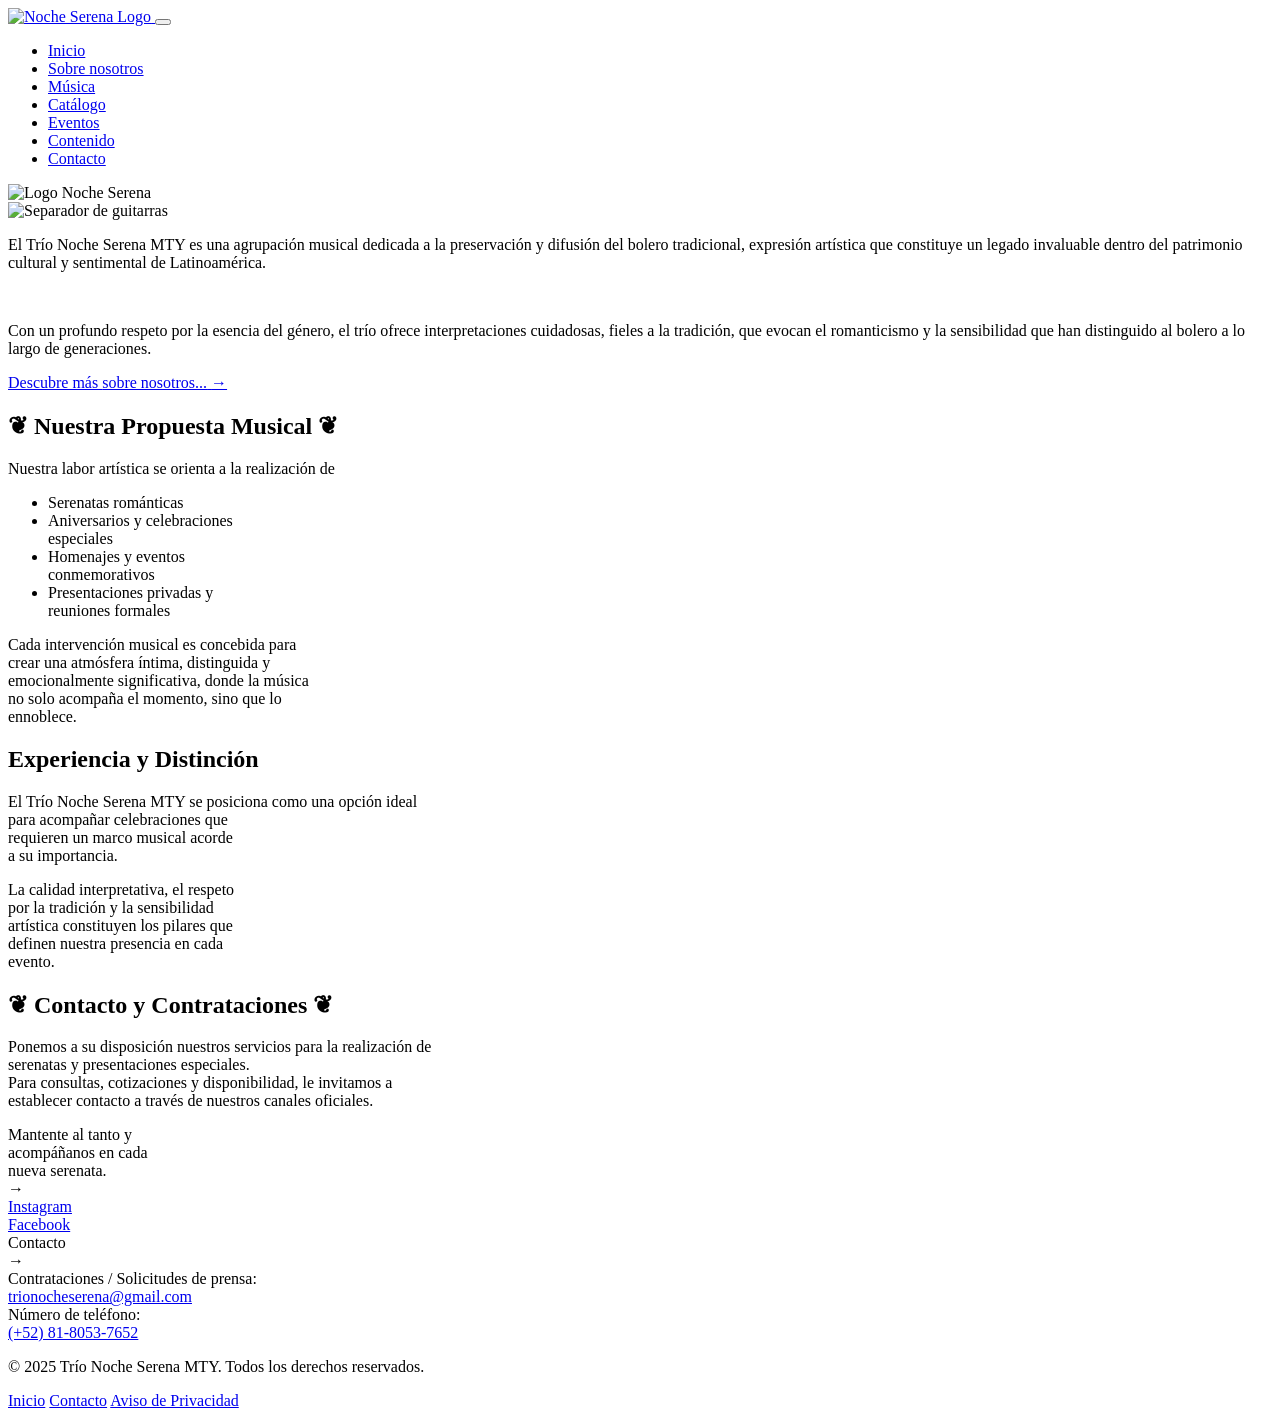
==== index.html @ b210fd1c "Primer vista pagina funcional" ====
<!DOCTYPE html>
<html lang="es">
<head>
    <meta charset="UTF-8">
    <meta name="viewport" content="width=device-width, initial-scale=1.0">
    <title>Noche Serena Monterrey</title>

    <!-- Fuentes -->
    <link href="https://fonts.googleapis.com/css2?family=Cinzel:wght@400;700&family=Montserrat:wght@300;400;600&display=swap" rel="stylesheet">

    <!-- CSS -->
    <link rel="stylesheet" href="css/styles.css">

    <!-- JS -->
    <script src="js/app.js" defer></script>
</head>

<body>

<!-- ================= HEADER ================= -->
<header>
    <nav class="banner" aria-label="Menú principal">

        <!-- LOGO -->
        <a class="logo" href="#inicio">
            <img src="img/elementos/logosinfondo.png" alt="Noche Serena Logo">
        </a>

        <!-- BOTÓN HAMBURGUESA -->
        <button class="menu-toggle" aria-label="Abrir menú" aria-expanded="false" aria-controls="main-menu">
            <span class="bar"></span>
            <span class="bar"></span>
            <span class="bar"></span>
        </button>

        <!-- MENÚ -->
        <ul id="main-menu" class="nav-links">
            <li><a href="#inicio" class="active">Inicio</a></li>
            <li><a href="#sobre">Sobre nosotros</a></li>
            <li><a href="#musica">Música</a></li>
            <li><a href="#catalogo">Catálogo</a></li>
            <li><a href="#eventos">Eventos</a></li>
            <li><a href="#contenido">Contenido</a></li>
            <li><a href="#contacto">Contacto</a></li>
        </ul>

    </nav>
</header>

<!-- ================= CONTENIDO ================= -->
<main class="main-con-bordes">

    <!-- HERO -->
    <section id="inicio" class="hero">
        <div class="hero-content">
            <img src="img/elementos/logosinfondo.png" alt="Logo Noche Serena" class="hero-logo">
        </div>

        <div class="mini-banner-separator">
            <img src="img/fondos/mini banner.png" alt="Separador de guitarras">
        </div>
    </section>

    <!-- HISTORIA -->
    <section id="sobre" class="historia">
        <div class="historia-container">

            <p class="historia-texto">
                El Trío Noche Serena MTY es una agrupación musical dedicada a la preservación y difusión 
                del bolero tradicional, expresión artística que constituye un legado invaluable dentro del 
                patrimonio cultural y sentimental de Latinoamérica.
            </p>

            <br>

            <p class="historia-texto">
                Con un profundo respeto por la esencia del género, el trío ofrece interpretaciones cuidadosas,
                fieles a la tradición, que evocan el romanticismo y la sensibilidad que han distinguido al 
                bolero a lo largo de generaciones.
            </p>

            <!-- BOTÓN CINE -->
            <div class="cta-descubre">
                <a href="vistas/nosotros.html" class="btn-descubre cine">
                    Descubre más 
                    <span class="italica">sobre nosotros...</span>
                    <span class="flecha">→</span>
                </a>
            </div>

        </div>
    </section>

    <!-- SEPARADOR -->
    <section id="musica" class="propuesta">
        <div class="propuesta-overlay"></div>

        <div class="propuesta-content">

        <h2 class="propuesta-title">
            <span class="ornamento left" aria-hidden="true">❦</span>
            <span class="title-top">Nuestra Propuesta</span>
            <span class="title-bottom">Musical</span>
            <span class="ornamento right" aria-hidden="true">❦</span>
        </h2>

        <p class="propuesta-intro">
        Nuestra labor artística se orienta a la realización de
        </p>

        <ul class="propuesta-lista">
        <li>Serenatas románticas</li>

        <li>
            Aniversarios y celebraciones<br>
            especiales
        </li>

        <li>
            Homenajes y eventos<br>
            conmemorativos
        </li>

        <li>
            Presentaciones privadas y<br>
            reuniones formales
        </li>
        </ul>

        <p class="propuesta-cierre">
        Cada intervención musical es concebida para<br>
        crear una atmósfera íntima, distinguida y<br>
        emocionalmente significativa, donde la música<br>
        no solo acompaña el momento, sino que lo<br>
        ennoblece.
        </p>

    </div>
    </section>

<!-- SEPARADOR -->
 <section id="experiencia" class="bloque-cita">
  <div class="bloque-cita-inner">
    <h2 class="bloque-cita-titulo">Experiencia y Distinción</h2>

    <p class="bloque-cita-texto">
      El Trío Noche Serena MTY se posiciona como una opción ideal<br>
      para acompañar celebraciones que<br>
      requieren un marco musical acorde<br>
      a su importancia.
    </p>

    <p class="bloque-cita-texto">
      La calidad interpretativa, el respeto<br>
      por la tradición y la sensibilidad<br>
      artística constituyen los pilares que<br>
      definen nuestra presencia en cada<br>
      evento.
    </p>
  </div>
</section>

    <!-- SECCIONES FUTURAS -->
    <section id="catalogo" class="content-section"></section>
    <section id="eventos" class="content-section"></section>
    <section id="contenido" class="content-section"></section>
<section id="contacto" class="contacto">
  <div class="contacto-overlay"></div>

  <div class="contacto-inner">
    <h2 class="contacto-title">
      <span class="orn left" aria-hidden="true">❦</span>
      <span class="title-text">Contacto y Contrataciones</span>
      <span class="orn right" aria-hidden="true">❦</span>
    </h2>

    <p class="contacto-lead">
      Ponemos a su disposición nuestros servicios para la realización de<br>
      serenatas y presentaciones especiales.<br>
      Para consultas, cotizaciones y disponibilidad, le invitamos a<br>
      establecer contacto a través de nuestros canales oficiales.
    </p>

    <div class="contacto-grid">

      <!-- BLOQUE 1 -->
      <div class="contacto-row">
        <div class="contacto-left">
          Mantente al tanto y<br>
          acompáñanos en cada<br>
          nueva serenata.
        </div>

        <div class="contacto-arrow" aria-hidden="true">→</div>

        <div class="contacto-right">
          <a class="contacto-link" href="https://instagram.com/" target="_blank" rel="noopener">Instagram</a><br>
          <a class="contacto-link" href="https://facebook.com/" target="_blank" rel="noopener">Facebook</a>
        </div>
      </div>

      <!-- BLOQUE 2 -->
      <div class="contacto-row">
        <div class="contacto-left">
          Contacto
        </div>

        <div class="contacto-arrow" aria-hidden="true">→</div>

        <div class="contacto-right small">
          <div class="contacto-bold">Contrataciones / Solicitudes de prensa:</div>
          <a class="contacto-link" href="mailto:trionocheserena@gmail.com">trionocheserena@gmail.com</a>

          <div class="spacer"></div>

          <div class="contacto-bold">Número de teléfono:</div>
          <a class="contacto-link" href="tel:+528180537652">(+52) 81-8053-7652</a>
        </div>
      </div>

    </div>
  </div>
</section>

</main>

<footer class="footer">
  <div class="footer-inner">
    <p>© 2025 Trío Noche Serena MTY. Todos los derechos reservados.</p>
    <div class="footer-links">
      <a href="#inicio">Inicio</a>
      <a href="#contacto">Contacto</a>
      <a href="#">Aviso de Privacidad</a>
    </div>
  </div>
</footer>

</body>
</html>
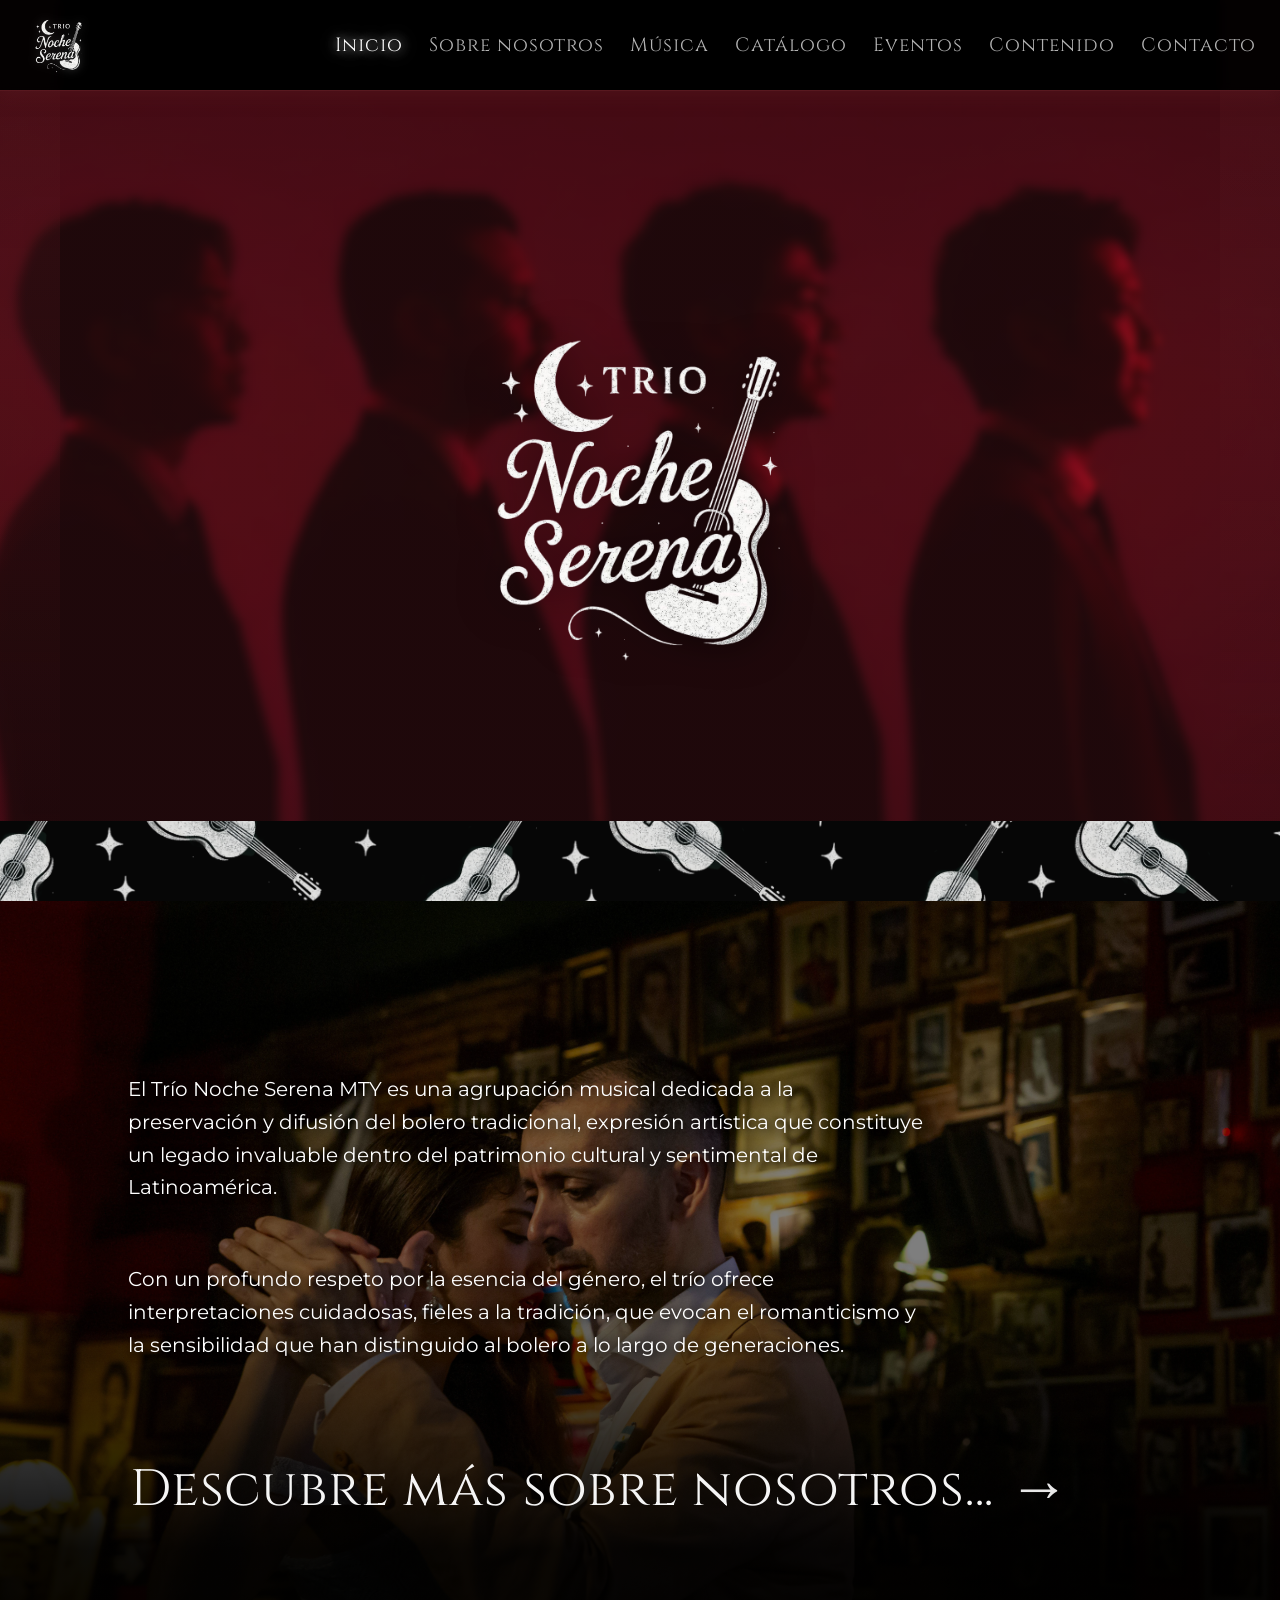
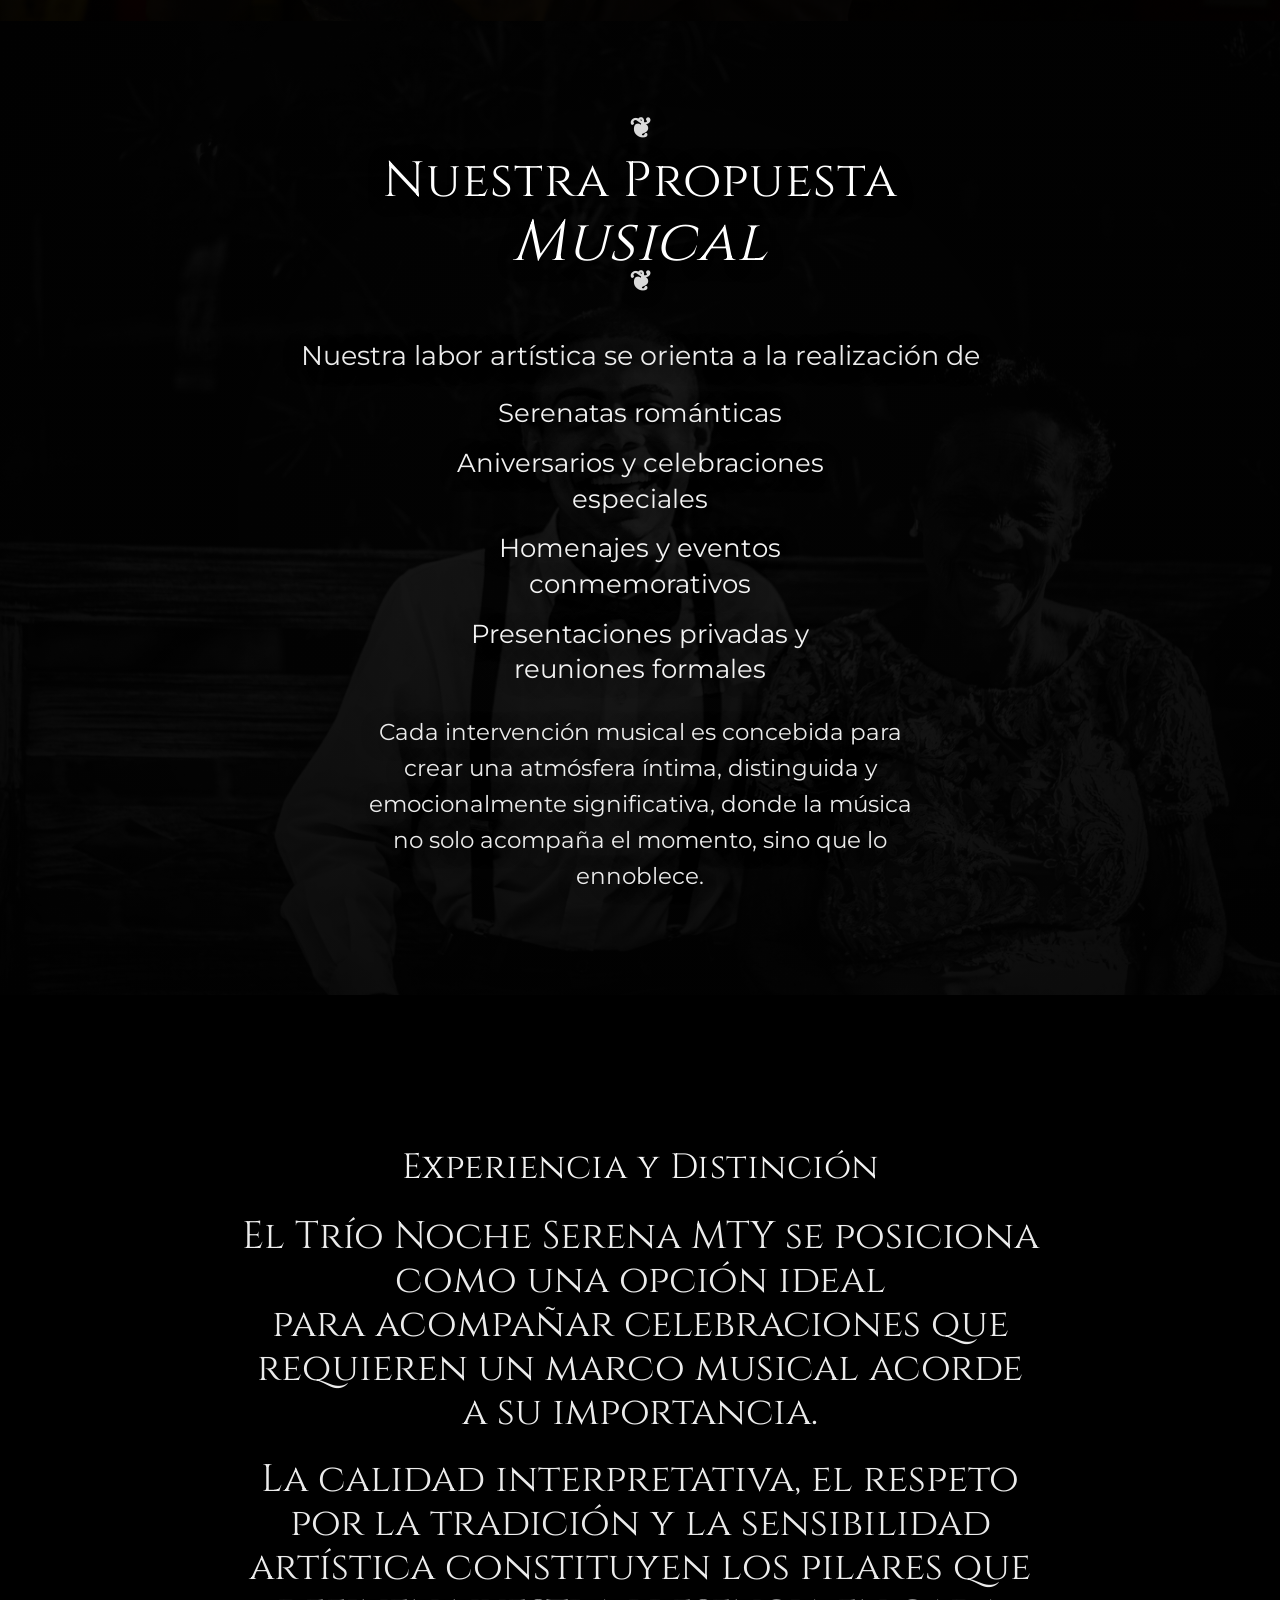
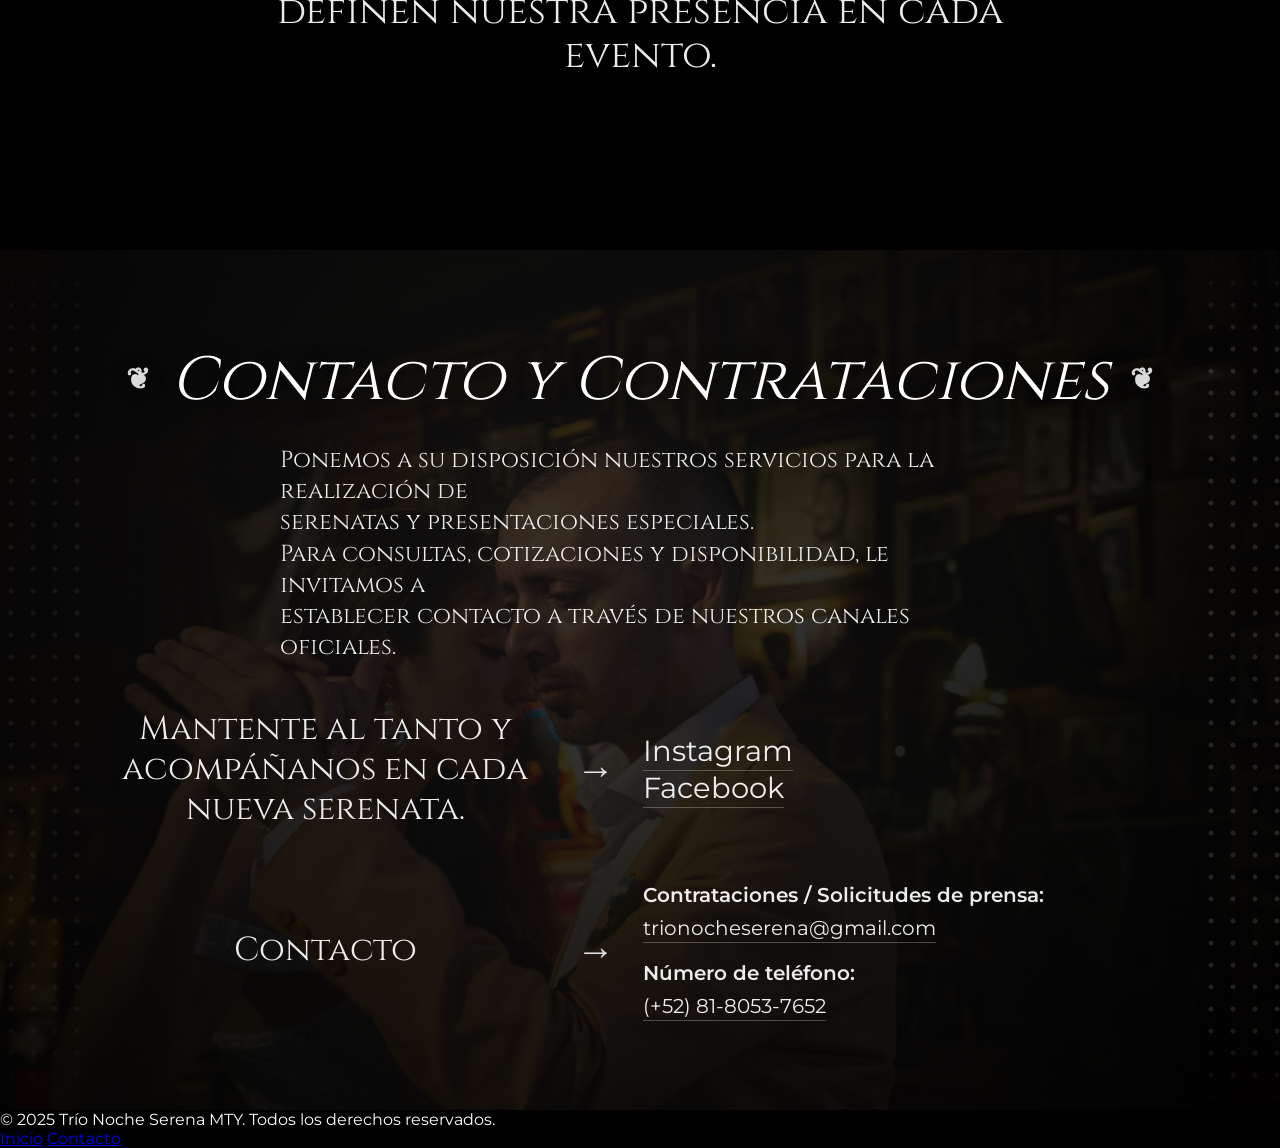
==== commit 3781d7ee: "se modificaron enlaces de la pagina" ====
--- a/index.html
+++ b/index.html
@@ -139,7 +139,7 @@
     </section>
 
 <!-- SEPARADOR -->
- <section id="experiencia" class="bloque-cita">
+<section id="experiencia" class="bloque-cita">
   <div class="bloque-cita-inner">
     <h2 class="bloque-cita-titulo">Experiencia y Distinción</h2>
 
@@ -194,8 +194,8 @@
         <div class="contacto-arrow" aria-hidden="true">→</div>
 
         <div class="contacto-right">
-          <a class="contacto-link" href="https://instagram.com/" target="_blank" rel="noopener">Instagram</a><br>
-          <a class="contacto-link" href="https://facebook.com/" target="_blank" rel="noopener">Facebook</a>
+          <a class="contacto-link" href="https://www.instagram.com/trionocheserena/" target="_blank" rel="noopener">Instagram</a><br>
+          <a class="contacto-link" href="https://www.facebook.com/profile.php?id=61588191245261" target="_blank" rel="noopener">Facebook</a>
         </div>
       </div>
 
@@ -230,7 +230,6 @@
     <div class="footer-links">
       <a href="#inicio">Inicio</a>
       <a href="#contacto">Contacto</a>
-      <a href="#">Aviso de Privacidad</a>
     </div>
   </div>
 </footer>
--- a/css/styles.css
+++ b/css/styles.css
@@ -0,0 +1,921 @@
+html{ scroll-behavior: smooth; }
+
+/* 1. RESET Y BASES */
+*{
+    margin: 0;
+    padding: 0;
+    box-sizing: border-box;
+}
+
+body{
+    background-color: #000;
+    color: #fff;
+    font-family: 'Montserrat', sans-serif;
+}
+
+/* ================= HEADER ================= */
+header{
+    position: sticky;
+    top: 0;
+    z-index: 50;
+    border-bottom: 1px solid #58181F;
+    box-shadow: 0px 4px 15px rgba(88,24,31,0.5);
+    background: rgba(0,0,0,0.85);
+    backdrop-filter: blur(6px);
+    transition: opacity 0.35s ease;
+}
+
+header.header-hidden{
+    opacity: 0;
+    pointer-events: none;
+}
+
+/* ================= NAV (DESKTOP) ================= */
+.banner{
+    position: relative;                 /* importante para el menú desplegable */
+    display: flex;
+    align-items: center;
+    justify-content: space-between;
+    gap: 18px;
+    padding: 10px 24px;
+    width: 100%;
+}
+
+.logo{
+    flex: 0 0 auto;
+    display: block;
+}
+
+.logo img{
+    height: clamp(60px, 5.5vw, 115px);
+    width: auto;
+    display: block;
+    filter: drop-shadow(0 0 5px rgba(255,255,255,0.2));
+}
+
+.nav-links{
+    display: flex;
+    list-style: none;
+    gap: 16px 26px;
+    align-items: center;
+    justify-content: flex-end;
+    flex-wrap: wrap;
+    margin: 0;
+    padding: 0;
+}
+
+.nav-links a{
+    text-decoration: none;
+    color: #b3b3b3;
+    font-size: 1.2rem;
+    font-family: 'Cinzel', serif;
+    font-weight: 400;
+    letter-spacing: 1px;
+    transition: color 0.3s ease, text-shadow 0.3s ease, transform 0.3s ease;
+}
+
+.nav-links a.active,
+.nav-links a:hover{
+    color: #fff;
+    text-shadow: 0 0 12px rgba(255,255,255,0.9),
+                0 0 20px rgba(255,255,255,0.4);
+}
+
+.nav-links a:hover{
+    transform: translateY(-1px);
+}
+
+/* ================= BOTÓN HAMBURGUESA ================= */
+.menu-toggle{
+    display: none; /* solo móvil */
+    border: 1px solid rgba(88,24,31,0.75);
+    background: rgba(0,0,0,0.35);
+    border-radius: 10px;
+    padding: 10px 10px;
+    cursor: pointer;
+    z-index: 60;
+    backdrop-filter: blur(6px);
+}
+
+.menu-toggle .bar{
+    display: block;
+    width: 26px;
+    height: 2px;
+    margin: 6px 0;
+    background: rgba(255,255,255,0.9);
+    transition: transform 0.25s ease, opacity 0.25s ease;
+}
+
+.menu-toggle.is-open .bar:nth-child(1){
+    transform: translateY(8px) rotate(45deg);
+}
+.menu-toggle.is-open .bar:nth-child(2){
+    opacity: 0;
+}
+.menu-toggle.is-open .bar:nth-child(3){
+    transform: translateY(-8px) rotate(-45deg);
+}
+
+/* ================= MAIN CON BORDES ================= */
+.main-con-bordes{
+    position: relative;
+    z-index: 2;
+}
+
+.main-con-bordes::before,
+.main-con-bordes::after{
+    content: "";
+    position: fixed;
+    top: 0;
+    width: 60px;
+    height: 100vh;
+    z-index: 1;
+    pointer-events: none;
+    background: linear-gradient(to bottom, rgba(88,24,31,0.35), rgba(0,0,0,0));
+}
+
+.main-con-bordes::before{ left: 0; }
+.main-con-bordes::after{ right: 0; }
+
+/* ================= HERO ================= */
+.hero{
+    position: relative;
+    height: 90vh;
+    width: 100%;
+    display: flex;
+    justify-content: center;
+    align-items: center;
+
+    background: linear-gradient(rgba(88,24,31,0.35), rgba(88,24,31,0.35)),
+                url('../img/imagenes_apoyo/grupo1.png') center/cover no-repeat;
+
+    background-color: #000;
+}
+
+.hero-content{
+    text-align: center;
+    z-index: 10;
+}
+
+.hero-logo{
+    max-width: 500px;
+    width: 85%;
+    filter: drop-shadow(0 0 20px rgba(0,0,0,0.6));
+    animation: fadeInLogo 2.5s ease-out;
+}
+
+.mini-banner-separator{
+    position: absolute;
+    bottom: 0;
+    width: 100%;
+    height: 80px;
+    z-index: 15;
+    background-color: #000;
+}
+
+.mini-banner-separator img{
+    width: 100%;
+    height: 100%;
+    object-fit: cover;
+    opacity: 0.9;
+}
+
+@keyframes fadeInLogo{
+    from{ opacity: 0; transform: translateY(20px); }
+    to{ opacity: 1; transform: translateY(0); }
+}
+
+/* ================= HISTORIA ================= */
+.historia{
+    position: relative;
+    min-height: 80vh;
+    display: flex;
+    align-items: flex-end;
+    justify-content: flex-start;
+    padding: 100px 10%;
+
+    background: linear-gradient(to top, rgba(0,0,0,0.9) 10%, transparent 50%),
+                url('../img/fondos/3.png') center/cover no-repeat;
+
+    background-color: #000;
+}
+
+.historia-container{
+    width: 100%;
+    max-width: 900px;
+    z-index: 5;
+}
+
+.historia-texto{
+    max-width: 800px;
+    color: #fff;
+    font-size: clamp(1.05rem, 1.6vw, 1.5rem);
+    line-height: 1.6;
+    text-shadow: 2px 2px 8px rgba(0,0,0,0.9);
+    margin-bottom: 40px;
+}
+
+/* ================= BOTÓN "CINE" ================= */
+.btn-descubre.cine{
+    opacity: 0;
+    transform: translateY(25px);
+    transition: opacity 0.9s ease, transform 0.9s ease;
+    will-change: opacity, transform;
+}
+
+.btn-descubre.cine.is-visible{
+    opacity: 1;
+    transform: translateY(0);
+}
+
+/* ================= RESPONSIVE (MÓVIL) ================= */
+@media (max-width: 768px){
+    .banner{
+        padding: 10px 16px;
+    }
+
+    .logo img{
+        height: 90px;
+    }
+
+    .menu-toggle{
+        display: inline-flex;
+        align-items: center;
+        justify-content: center;
+    }
+
+    /* Panel desplegable */
+    .nav-links{
+        position: absolute;
+        left: 0;
+        right: 0;
+        top: 100%;
+
+        background: rgba(0,0,0,0.92);
+        border-bottom: 1px solid rgba(88,24,31,0.8);
+        box-shadow: 0px 12px 30px rgba(0,0,0,0.55);
+
+        flex-direction: column;
+        align-items: center;
+        justify-content: center;
+        gap: 18px;
+
+        padding: 22px 16px;
+
+        max-height: 0;
+        overflow: hidden;
+        opacity: 0;
+        pointer-events: none;
+        transition: max-height 0.35s ease, opacity 0.25s ease;
+        z-index: 55;
+    }
+
+    .nav-links.is-open{
+        max-height: 420px;
+        opacity: 1;
+        pointer-events: auto;
+    }
+
+    .nav-links a{
+        font-size: 1.1rem;
+    }
+
+    .main-con-bordes::before,
+    .main-con-bordes::after{
+        width: 35px;
+    }
+
+    .hero-logo{
+        max-width: 300px;
+    }
+
+    .historia{
+        padding: 60px 5%;
+        min-height: 60vh;
+        align-items: center;
+        text-align: center;
+    }
+
+    .historia-texto{
+        margin-bottom: 0;
+    }
+}
+
+/* Reduce motion */
+@media (prefers-reduced-motion: reduce){
+    .hero-logo{ animation: none; }
+    .nav-links a{ transition: none; }
+    header{ transition: none; }
+    .btn-descubre.cine{ opacity: 1; transform: none; transition: none; }
+}
+
+/* ===== BOTÓN CINE PRO ===== */
+
+/* Asegura que la sección sea referencia para posicionar el botón */
+.historia{
+  position: relative;
+}
+
+/* Posición tipo tu referencia */
+.cta-descubre{
+  position: absolute;
+  left: 10%;
+  bottom: 70px;
+  z-index: 10;
+}
+
+/* Botón base */
+.btn-descubre{
+  font-family: 'Cinzel', serif;
+  text-decoration: none;
+  color: #ffffff;
+  display: inline-flex;
+  align-items: baseline;
+  gap: 18px;
+  font-size: clamp(2rem, 4vw, 3.4rem);
+  letter-spacing: 0.5px;
+}
+
+/* Partes */
+.btn-descubre .cta-normal{
+  font-weight: 400;
+}
+
+.btn-descubre .cta-italica{
+  font-style: italic;
+  font-weight: 300;
+  opacity: 0.95;
+}
+
+/* Flecha con línea (como editorial) */
+.btn-descubre .cta-arrow{
+  display: inline-flex;
+  align-items: center;
+  gap: 14px;
+  transform: translateY(2px);
+}
+
+.btn-descubre .cta-arrow .line{
+  width: clamp(45px, 6vw, 85px);
+  height: 2px;
+  background: rgba(255,255,255,0.9);
+  display: inline-block;
+  opacity: 0.9;
+}
+
+.btn-descubre .cta-arrow .arrow{
+  font-size: clamp(2.2rem, 4vw, 3.6rem);
+  line-height: 1;
+  transition: transform 0.35s ease, opacity 0.35s ease;
+  opacity: 0.95;
+}
+
+/* Hover elegante */
+.btn-descubre:hover .cta-arrow .arrow{
+  transform: translateX(15px);
+  opacity: 1;
+}
+
+/* ===== ANIMACIÓN "CINE PRO" POR PARTES ===== */
+.btn-descubre.cine-pro .cta-normal,
+.btn-descubre.cine-pro .cta-italica,
+.btn-descubre.cine-pro .cta-arrow{
+  opacity: 0;
+  transform: translateY(18px);
+  transition: opacity 0.9s ease, transform 0.9s ease;
+  will-change: opacity, transform;
+}
+
+/* Cuando se vuelve visible: aparecen por partes con delay */
+.btn-descubre.cine-pro.is-visible .cta-normal{
+  opacity: 1;
+  transform: translateY(0);
+  transition-delay: 0.00s;
+}
+
+.btn-descubre.cine-pro.is-visible .cta-italica{
+  opacity: 1;
+  transform: translateY(0);
+  transition-delay: 0.18s;
+}
+
+.btn-descubre.cine-pro.is-visible .cta-arrow{
+  opacity: 1;
+  transform: translateY(2px);
+  transition-delay: 0.34s;
+}
+
+/* Responsive: en móvil mejor centrado y más arriba */
+@media (max-width: 768px){
+  .cta-descubre{
+    left: 50%;
+    transform: translateX(-50%);
+    bottom: 40px;
+    text-align: center;
+    width: 100%;
+    padding: 0 14px;
+  }
+
+  .btn-descubre{
+    justify-content: center;
+    gap: 12px;
+    flex-wrap: wrap;
+  }
+
+  .btn-descubre .cta-arrow{
+    margin-left: 6px;
+  }
+}
+
+/* Reduce motion */
+@media (prefers-reduced-motion: reduce){
+  .btn-descubre.cine-pro .cta-normal,
+  .btn-descubre.cine-pro .cta-italica,
+  .btn-descubre.cine-pro .cta-arrow{
+    opacity: 1;
+    transform: none;
+    transition: none;
+  }
+}
+
+/* ===== SECCIÓN: PROPUESTA MUSICAL ===== */
+.propuesta{
+  position: relative;
+  min-height: 95vh;
+  display: flex;
+  align-items: center;
+  justify-content: center;
+  padding: 90px 8%;
+
+  background:
+    linear-gradient(rgba(0,0,0,0.62), rgba(0,0,0,0.62)),
+    url('../img/fondos/1.png') center/cover no-repeat;
+  background-color: #000;
+}
+
+.propuesta-overlay{
+  position: absolute;
+  inset: 0;
+  background: radial-gradient(circle at center, rgba(0,0,0,0.25), rgba(0,0,0,0.75));
+  pointer-events: none;
+}
+
+.propuesta-content{
+  position: relative;
+  z-index: 2;
+  text-align: center;
+  max-width: 980px;
+  padding: 10px;
+}
+
+/* TÍTULO */
+.propuesta-title{
+  margin: 0 0 28px;
+  color: #fff;
+  text-shadow: 0 2px 18px rgba(0,0,0,0.65);
+}
+
+.propuesta-title .ornamento{
+  display: inline-block;
+  opacity: 0.85;
+  font-size: clamp(1.2rem, 2.2vw, 2rem);
+  transform: translateY(-10px);
+  margin: 0 14px;
+}
+
+.propuesta-title .title-top{
+  display: block;
+  font-family: 'Cinzel', serif;
+  font-weight: 400;
+  font-size: clamp(2rem, 4.2vw, 3.1rem);
+  letter-spacing: 1px;
+  line-height: 1.05;
+}
+
+.propuesta-title .title-bottom{
+  display: block;
+  font-family: 'Cinzel', serif;
+  font-weight: 300;
+  font-style: italic;
+  font-size: clamp(2.2rem, 4.8vw, 3.6rem);
+  letter-spacing: 1px;
+  line-height: 1.05;
+  margin-top: 6px;
+}
+
+/* INTRO */
+.propuesta-intro{
+  font-family: 'Montserrat', sans-serif;
+  color: rgba(255,255,255,0.92);
+  font-size: clamp(1.1rem, 2.2vw, 1.7rem);
+  line-height: 1.45;
+  margin: 0 0 20px;
+  text-shadow: 0 2px 18px rgba(0,0,0,0.65);
+}
+
+/* LISTA */
+.propuesta-lista{
+  list-style: none;
+  padding: 0;
+  margin: 0 0 28px;
+}
+
+.propuesta-lista li{
+  font-family: 'Montserrat', sans-serif;
+  color: rgba(255,255,255,0.95);
+  font-size: clamp(1.05rem, 2.1vw, 1.65rem);
+  line-height: 1.35;
+  margin: 14px 0;
+  text-shadow: 0 2px 18px rgba(0,0,0,0.65);
+}
+
+/* CIERRE */
+.propuesta-cierre{
+  font-family: 'Montserrat', sans-serif;
+  color: rgba(255,255,255,0.92);
+  font-size: clamp(1rem, 2vw, 1.45rem);
+  line-height: 1.55;
+  margin: 0;
+  text-shadow: 0 2px 18px rgba(0,0,0,0.65);
+}
+
+/* RESPONSIVE */
+@media (max-width: 768px){
+  .propuesta{
+    padding: 70px 6%;
+    min-height: 85vh;
+  }
+
+  .propuesta-title .ornamento{
+    margin: 0 10px;
+    transform: translateY(-6px);
+  }
+}
+
+/* ===== SECCIÓN: EXPERIENCIA Y DISTINCIÓN (BLOQUE NEGRO) ===== */
+.bloque-cita{
+  background: #000;
+  min-height: 95vh;
+  display: flex;
+  align-items: center;
+  justify-content: center;
+  padding: 90px 8%;
+}
+
+.bloque-cita-inner{
+  max-width: 820px;
+  text-align: center;
+}
+
+.bloque-cita-titulo{
+  font-family: 'Cinzel', serif;
+  font-weight: 400;
+  color: rgba(255,255,255,0.95);
+  font-size: clamp(1.6rem, 3vw, 2.2rem);
+  margin-bottom: 24px;
+  letter-spacing: 0.5px;
+}
+
+.bloque-cita-texto{
+  font-family: 'Cinzel', serif;
+  font-weight: 400;
+  color: rgba(255,255,255,0.92);
+  font-size: clamp(1.6rem, 3.2vw, 2.4rem);
+  line-height: 1.15;
+  margin: 0 0 22px;
+}
+
+/* Ajuste fino en móvil */
+@media (max-width: 768px){
+  .bloque-cita{
+    min-height: 85vh;
+    padding: 70px 6%;
+  }
+
+  .bloque-cita-texto{
+    line-height: 1.18;
+  }
+}
+
+/* ===== SECCIÓN: CONTACTO Y CONTRATACIONES ===== */
+.contacto{
+  position: relative;
+  min-height: 95vh;
+  display: flex;
+  align-items: center;
+  justify-content: center;
+  padding: 90px 8%;
+
+  background:
+    linear-gradient(rgba(0,0,0,0.62), rgba(0,0,0,0.62)),
+    url('../img/fondos/3.png') center/cover no-repeat; /* cambia por tu fondo */
+  background-color: #000;
+  overflow: hidden;
+}
+
+/* overlay con “niebla”/blur visual */
+.contacto-overlay{
+  position: absolute;
+  inset: 0;
+  background: radial-gradient(circle at 45% 35%, rgba(255,255,255,0.06), rgba(0,0,0,0.82));
+  pointer-events: none;
+}
+
+/* “marcos” laterales decorativos (sin imagen) */
+.contacto::before,
+.contacto::after{
+  content:"";
+  position: absolute;
+  top: 0;
+  width: 80px;
+  height: 100%;
+  opacity: 0.55;
+  pointer-events: none;
+  background:
+    radial-gradient(circle, rgba(255,255,255,0.22) 2px, transparent 3px) 0 0 / 22px 22px;
+  mask-image: linear-gradient(to bottom, transparent 0%, black 12%, black 88%, transparent 100%);
+}
+
+.contacto::before{ left: 0; }
+.contacto::after{ right: 0; }
+
+.contacto-inner{
+  position: relative;
+  z-index: 2;
+  width: 100%;
+  max-width: 1100px;
+}
+
+/* Título */
+.contacto-title{
+  text-align: center;
+  margin: 0 0 23px;
+  color: #fff;
+  text-shadow: 0 2px 18px rgba(0,0,0,0.65);
+}
+
+.contacto-title .title-text{
+  font-family: 'Cinzel', serif;
+  font-style: italic;
+  font-weight: 280;
+  font-size: clamp(2.1rem, 4.8vw, 3.8rem);
+}
+
+.contacto-title .orn{
+  display: inline-block;
+  margin: 0 14px;
+  opacity: 0.85;
+  transform: translateY(-10px);
+  font-size: clamp(1.3rem, 2.3vw, 2rem);
+}
+
+/* Texto superior */
+.contacto-lead{
+  font-family: 'Cinzel', serif;
+  color: rgba(255,255,255,0.92);
+  font-size: clamp(1.05rem, 2.1vw, 1.45rem);
+  line-height: 1.35;
+  max-width: 720px;
+  margin: 0 auto 46px;
+  text-align: left;
+}
+
+/* Grid de filas */
+.contacto-grid{
+  display: grid;
+  gap: 52px;
+}
+
+/* fila */
+.contacto-row{
+  display: grid;
+  grid-template-columns: 1fr auto 1.2fr;
+  align-items: center;
+  gap: 28px;
+}
+
+.contacto-left{
+  font-family: 'Cinzel', serif;
+  color: rgba(255,255,255,0.92);
+  font-size: clamp(1.3rem, 2.6vw, 2.1rem);
+  line-height: 1.2;
+  text-align: center;
+}
+
+.contacto-arrow{
+  font-family: 'Cinzel', serif;
+  font-size: clamp(2.2rem, 3vw, 3.2rem);
+  color: rgba(255,255,255,0.85);
+  transform: translateY(2px);
+}
+
+.contacto-right{
+  font-family: 'Montserrat', sans-serif;
+  color: rgba(255,255,255,0.92);
+  font-size: clamp(1.2rem, 2.3vw, 2rem);
+  line-height: 1.25;
+}
+
+.contacto-right.small{
+  font-size: clamp(1rem, 1.7vw, 1.25rem);
+  line-height: 1.35;
+}
+
+.contacto-bold{
+  font-weight: 600;
+  margin-bottom: 6px;
+}
+
+.contacto-link{
+  color: rgba(255,255,255,0.92);
+  text-decoration: none;
+  border-bottom: 1px solid rgba(255,255,255,0.25);
+  padding-bottom: 2px;
+  transition: opacity 0.25s ease, border-color 0.25s ease;
+}
+
+.contacto-link:hover{
+  opacity: 0.85;
+  border-color: rgba(255,255,255,0.6);
+}
+
+.spacer{ height: 18px; }
+
+/* Responsive */
+@media (max-width: 768px){
+  .contacto{
+    padding: 70px 6%;
+    min-height: 90vh;
+  }
+
+  .contacto-lead{
+    text-align: center;
+  }
+
+  .contacto-row{
+    grid-template-columns: 1fr;
+    text-align: center;
+  }
+
+  .contacto-arrow{
+    display: none;
+  }
+
+  .contacto::before,
+  .contacto::after{
+    width: 40px;
+  }
+}
+
+/* ================= FIX BOTÓN RESPONSIVE REAL ================= */
+
+/* Desktop: botón cinematográfico abajo */
+.historia{
+  padding-bottom: 220px; /* espacio para el botón */
+}
+
+.cta-descubre{
+  position: absolute;
+  left: 10%;
+  bottom: 80px;
+  z-index: 10;
+}
+
+/* ================= MÓVIL ================= */
+@media (max-width: 768px){
+
+  .historia{
+    padding: 80px 6% 40px;
+    align-items: center;
+  }
+
+  /* El botón deja de ser absoluto */
+  .cta-descubre{
+    position: relative;
+    left: auto;
+    bottom: auto;
+    transform: none;
+    margin-top: 40px;
+    text-align: center;
+    width: 100%;
+  }
+
+  .btn-descubre{
+    font-size: clamp(1.4rem, 6vw, 2rem);
+    justify-content: center;
+    gap: 10px;
+    flex-wrap: wrap;
+    max-width: 90%;
+    margin: 0 auto;
+    line-height: 1.2;
+  }
+
+  .btn-descubre .flecha{
+    font-size: 1.6em;
+  }
+}
+
+/* ================= CTA ESTILO "NETFLIX LANDING" ================= */
+
+/* Base del botón */
+.btn-descubre{
+  font-family: 'Cinzel', serif;
+  text-decoration: none;
+  color: rgba(255,255,255,0.96);
+  display: inline-flex;
+  align-items: center;
+  gap: 14px;
+  letter-spacing: 0.8px;
+
+  /* sensación premium */
+  padding: 10px 2px;
+  border-radius: 10px;
+  position: relative;
+
+  /* hover suave */
+  transition: transform .35s cubic-bezier(.2,.9,.2,1), opacity .35s ease;
+}
+
+/* Subrayado dinámico (tipo CTA Netflix) */
+.btn-descubre::after{
+  content:"";
+  position:absolute;
+  left: 0;
+  bottom: -6px;
+  height: 2px;
+  width: 100%;
+  background: linear-gradient(90deg, rgba(255,255,255,0), rgba(255,255,255,0.85), rgba(255,255,255,0));
+  transform: scaleX(0);
+  transform-origin: center;
+  transition: transform .45s cubic-bezier(.2,.9,.2,1);
+  opacity: .9;
+}
+
+/* Flecha */
+.btn-descubre .flecha{
+  display:inline-block;
+  font-size: 1.2em;
+  transform: translateX(0);
+  transition: transform .45s cubic-bezier(.2,.9,.2,1), opacity .35s ease;
+  opacity: .95;
+}
+
+/* Hover */
+.btn-descubre:hover{
+  transform: translateY(-1px);
+  opacity: 0.95;
+}
+
+.btn-descubre:hover::after{
+  transform: scaleX(1);
+}
+
+.btn-descubre:hover .flecha{
+  transform: translateX(10px);
+  opacity: 1;
+}
+
+/* Focus (teclado) bonito */
+.btn-descubre:focus-visible{
+  outline: 2px solid rgba(255,255,255,0.55);
+  outline-offset: 6px;
+}
+
+/* Glow guinda MUY sutil (no neón) */
+.btn-descubre:hover{
+  text-shadow: 0 8px 30px rgba(88,24,31,0.25);
+}
+
+/* ================= REVEAL "NETFLIX" (con blur) ================= */
+/* Estado oculto (por observer) */
+.btn-descubre.cine{
+  opacity: 0;
+  transform: translateY(18px);
+  filter: blur(4px);
+  transition: opacity .9s ease, transform .9s cubic-bezier(.2,.9,.2,1), filter .9s ease;
+  will-change: opacity, transform, filter;
+}
+
+/* Estado visible */
+.btn-descubre.cine.is-visible{
+  opacity: 1;
+  transform: translateY(0);
+  filter: blur(0);
+}
+
+/* Reduce motion */
+
+@media (max-width: 768px){
+  .btn-descubre{
+    font-size: clamp(1.35rem, 6vw, 2rem);
+    justify-content: center;
+    text-align: center;
+    flex-wrap: wrap;
+    max-width: 92%;
+    margin: 0 auto;
+  }
+
+  .btn-descubre::after{
+    bottom: -8px;
+  }
+}
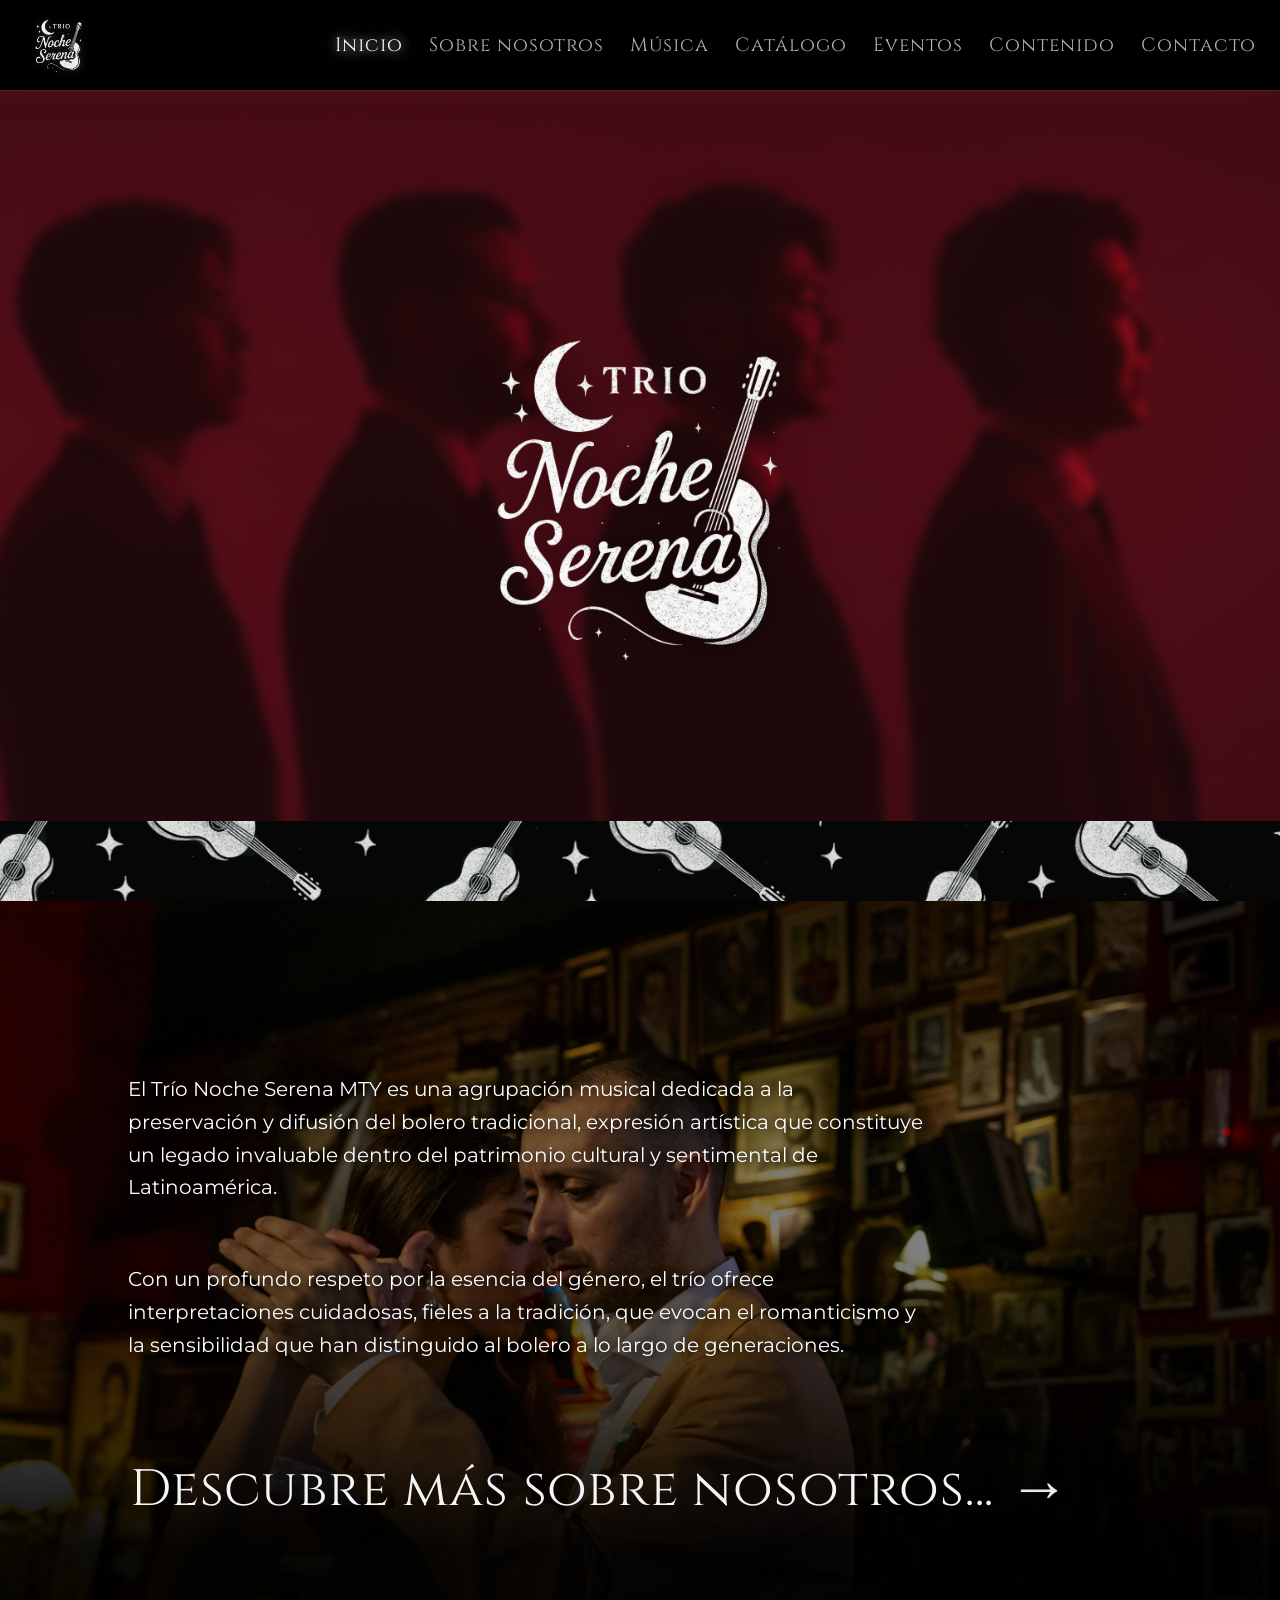
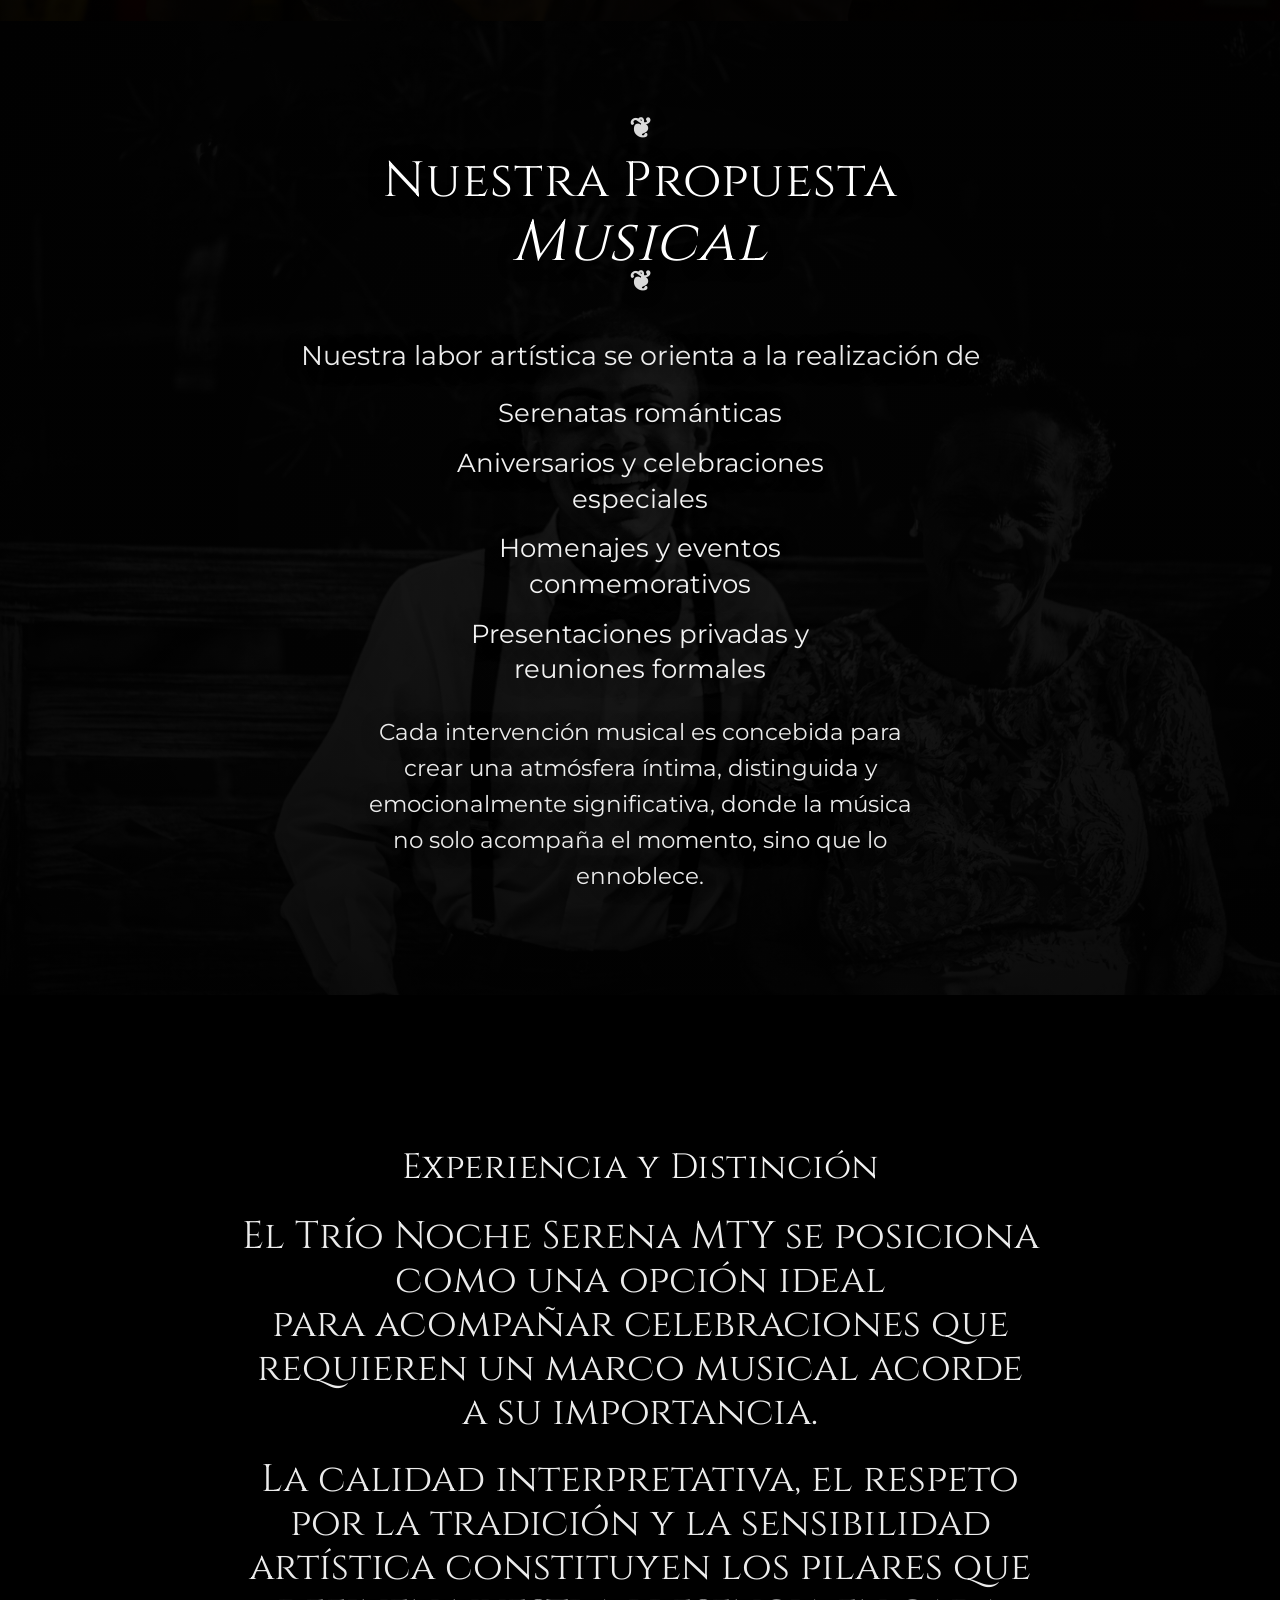
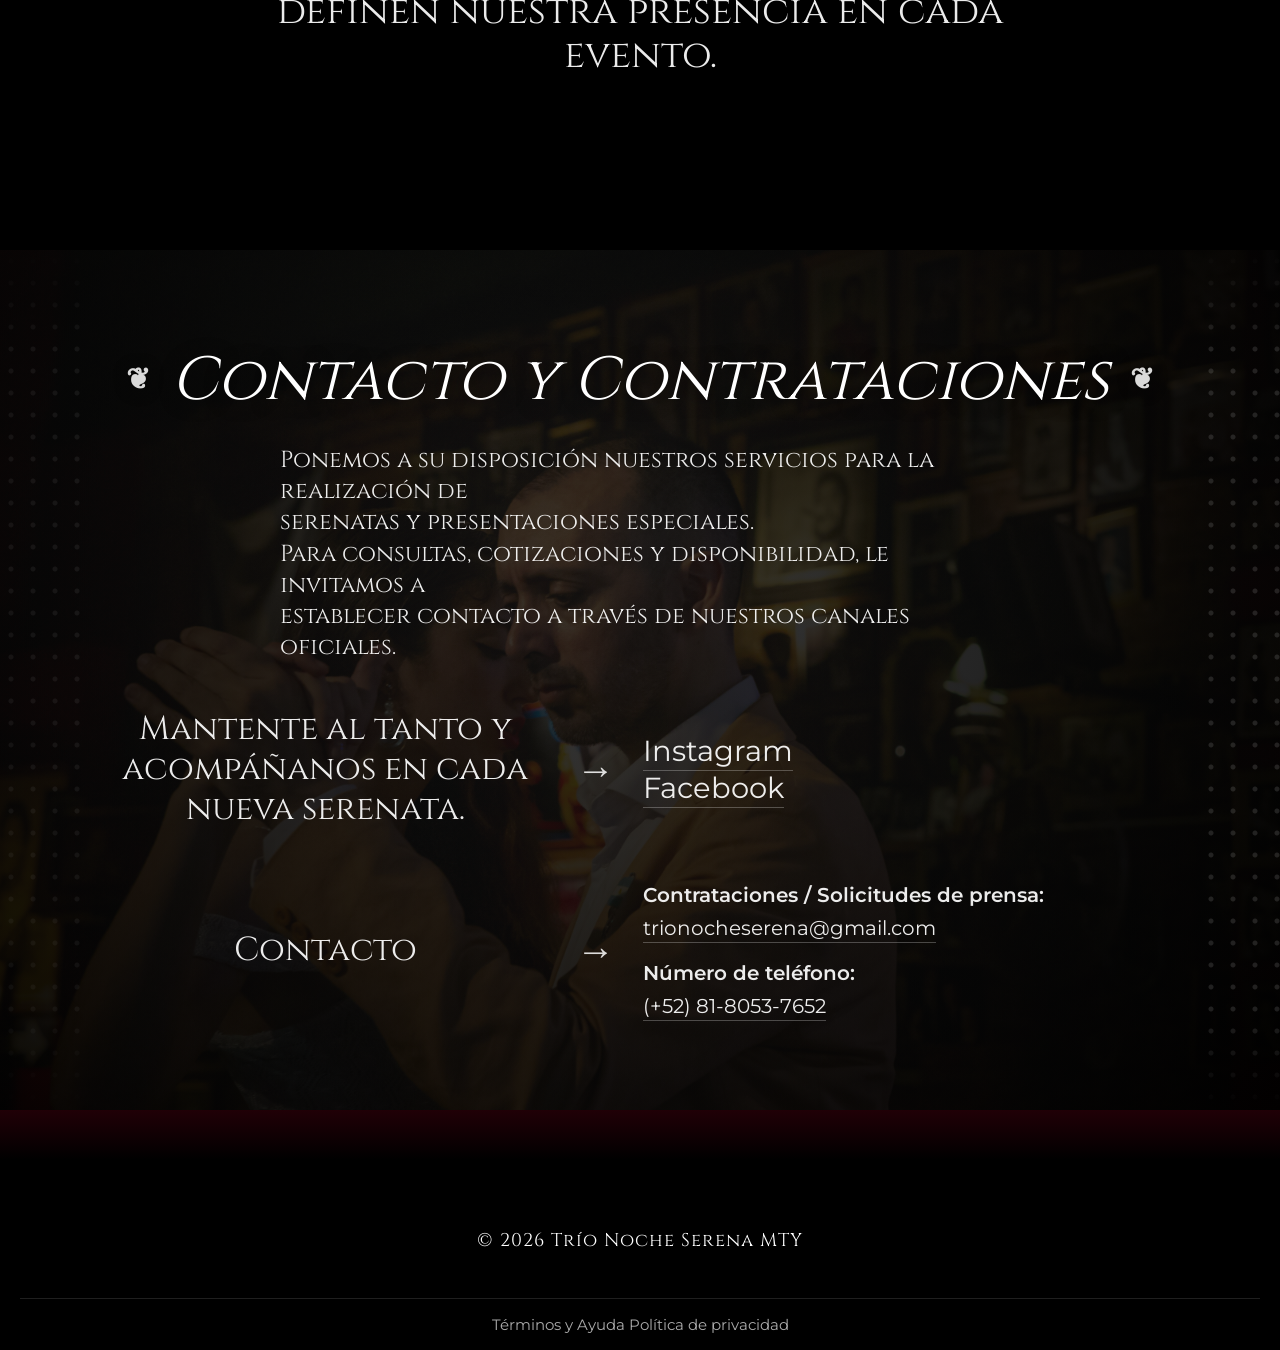
==== commit 7f5e7612: "Archivos funcionales" ====
--- a/index.html
+++ b/index.html
@@ -36,7 +36,7 @@
         <!-- MENÚ -->
         <ul id="main-menu" class="nav-links">
             <li><a href="#inicio" class="active">Inicio</a></li>
-            <li><a href="#sobre">Sobre nosotros</a></li>
+            <li><a href="vistas/nosotros.html">Sobre nosotros</a></li>
             <li><a href="#musica">Música</a></li>
             <li><a href="#catalogo">Catálogo</a></li>
             <li><a href="#eventos">Eventos</a></li>
@@ -224,15 +224,38 @@
 
 </main>
 
+<!-- ================= FOOTER ================= -->
 <footer class="footer">
-  <div class="footer-inner">
-    <p>© 2025 Trío Noche Serena MTY. Todos los derechos reservados.</p>
-    <div class="footer-links">
-      <a href="#inicio">Inicio</a>
-      <a href="#contacto">Contacto</a>
+
+  <div class="footer-top"></div>
+
+  <div class="footer-content">
+
+    <div class="footer-social">
+      <a href="https://www.instagram.com/trionocheserena/" target="_blank" aria-label="Instagram">
+        <i class="fab fa-instagram"></i>
+      </a>
+
+      <a href="https://www.facebook.com/" target="_blank" aria-label="Facebook">
+        <i class="fab fa-facebook-f"></i>
+      </a>
+
+      <a href="https://wa.me/528180537652" target="_blank" aria-label="WhatsApp">
+        <i class="fab fa-whatsapp"></i>
+      </a>
     </div>
-  </div>
+
+    <p class="footer-copy">
+      © 2026 Trío Noche Serena MTY
+    </p>
+
+  </div>
+
+  <div class="footer-bottom">
+    <a href="#">Términos y Ayuda</a>
+    <a href="#">Política de privacidad</a>
+  </div>
+
 </footer>
-
 </body>
 </html>
--- a/css/styles.css
+++ b/css/styles.css
@@ -116,26 +116,6 @@
     transform: translateY(-8px) rotate(-45deg);
 }
 
-/* ================= MAIN CON BORDES ================= */
-.main-con-bordes{
-    position: relative;
-    z-index: 2;
-}
-
-.main-con-bordes::before,
-.main-con-bordes::after{
-    content: "";
-    position: fixed;
-    top: 0;
-    width: 60px;
-    height: 100vh;
-    z-index: 1;
-    pointer-events: none;
-    background: linear-gradient(to bottom, rgba(88,24,31,0.35), rgba(0,0,0,0));
-}
-
-.main-con-bordes::before{ left: 0; }
-.main-con-bordes::after{ right: 0; }
 
 /* ================= HERO ================= */
 .hero{
@@ -918,4 +898,273 @@
   .btn-descubre::after{
     bottom: -8px;
   }
+}
+
+/* ===== HERO HISTORIA ===== */
+.hero-historia {
+    height: 50vh;
+    display: flex;
+    align-items: center;
+    justify-content: center;
+    text-align: center;
+
+    background: linear-gradient(rgba(0,0,0,0.7), rgba(0,0,0,0.7)),
+                url('/img/fondos/3.png') center/cover no-repeat;
+}
+
+.hero-historia-title {
+    font-family: 'Cinzel', serif;
+    font-size: 3rem;
+    color: #fff;
+}
+
+/* ===== TARJETA HISTORIA ===== */
+.historia-card-section {
+    padding: 80px 10%;
+    display: flex;
+    justify-content: center;
+}
+
+.historia-card {
+    background: #f2f2f2;
+    color: #111;
+    border-radius: 20px;
+    padding: 50px;
+    display: flex;
+    gap: 40px;
+    max-width: 1100px;
+    align-items: center;
+}
+
+.historia-img img {
+    width: 100%;
+    max-width: 400px;
+    border-radius: 12px;
+}
+
+.historia-text h2 {
+    font-family: 'Cinzel', serif;
+    margin-bottom: 20px;
+}
+
+.historia-text p {
+    margin-bottom: 15px;
+    line-height: 1.6;
+}
+
+/* Responsive */
+@media (max-width: 900px) {
+    .historia-card {
+        flex-direction: column;
+        text-align: center;
+    }
+}
+
+/* ===== SECCIÓN INTEGRANTES ===== */
+.integrantes{
+  position: relative;
+  padding: 90px 8%;
+  background: #0a0a0a;
+}
+
+.integrantes-inner{
+  max-width: 1100px;
+  margin: 0 auto;
+}
+
+.integrantes-title{
+  font-family: 'Cinzel', serif;
+  font-weight: 400;
+  font-size: clamp(2rem, 4vw, 3.2rem);
+  text-align: center;
+  margin-bottom: 50px;
+  color: rgba(255,255,255,0.95);
+  letter-spacing: 1px;
+}
+
+/* Tarjeta */
+.integrante-card{
+  display: grid;
+  grid-template-columns: 420px 1fr;
+  gap: 28px;
+  align-items: center;
+
+  background: rgba(255,255,255,0.95);
+  border-radius: 18px;
+  padding: 22px;
+  margin: 0 auto 26px;
+  max-width: 980px;
+
+  box-shadow: 0 18px 50px rgba(0,0,0,0.45);
+}
+
+.integrante-foto {
+    border-radius: 14px;
+    overflow: hidden;
+    background: #000;
+    padding: 10px;
+}
+
+.integrante-foto img {
+    width: 100%;
+    height: auto;
+    object-fit: contain;
+    display: block;
+}
+
+/* Texto */
+.integrante-info h3{
+  font-family: 'Cinzel', serif;
+  font-weight: 400;
+  font-size: clamp(1.4rem, 2.2vw, 2rem);
+  margin: 0 0 14px;
+  color: #111;
+}
+
+.integrante-info .muted{
+  font-family: 'Montserrat', sans-serif;
+  font-weight: 400;
+  font-size: 0.9em;
+  opacity: 0.7;
+}
+
+.integrante-info p{
+  font-family: 'Montserrat', sans-serif;
+  color: #111;
+  line-height: 1.6;
+  margin: 8px 0;
+}
+
+.integrante-info strong{
+  font-weight: 600;
+}
+
+/* ===== Animación reveal tipo “landing” ===== */
+.reveal{
+  opacity: 0;
+  transform: translateY(22px);
+  filter: blur(6px);
+  transition: opacity .85s ease, transform .85s cubic-bezier(.2,.9,.2,1), filter .85s ease;
+  will-change: opacity, transform, filter;
+}
+
+.reveal.is-visible{
+  opacity: 1;
+  transform: translateY(0);
+  filter: blur(0);
+}
+
+/* Responsive */
+@media (max-width: 900px){
+  .integrante-card{
+    grid-template-columns: 1fr;
+  }
+
+  .integrante-foto{
+    height: 240px;
+  }
+}
+
+@media (prefers-reduced-motion: reduce){
+  .reveal{
+    opacity: 1;
+    transform: none;
+    filter: none;
+    transition: none;
+  }
+}
+/* =========================
+   FOOTER CINEMÁTICO LIMPIO
+========================= */
+
+.footer {
+  position: relative;
+  background: #000;
+  color: #fff;
+  text-align: center;
+  padding: 100px 20px 0;
+  overflow: hidden; /* importante */
+  opacity: 0;
+  transform: translateY(40px);
+  transition: opacity 1s ease, transform 1s ease;
+}
+
+.footer.visible {
+  opacity: 1;
+  transform: translateY(0);
+}
+
+/* Degradado elegante controlado */
+.footer::before {
+  content: "";
+  position: absolute;
+  top: -70px;              /* mucho más controlado */
+  left: 0;
+  width: 100%;
+  height: 120px;           /* más corto */
+  background: linear-gradient(
+    to bottom,
+    rgba(120, 0, 25, 0.65),
+    rgba(0, 0, 0, 0)
+  );
+  pointer-events: none;
+}
+
+/* Contenido */
+.footer-content {
+  position: relative;
+  z-index: 2;
+  padding-bottom: 45px;
+}
+
+/* Redes */
+.footer-social {
+  display: flex;
+  justify-content: center;
+  gap: 28px;
+  margin-bottom: 18px;
+}
+
+.footer-social a {
+  color: #fff;
+  font-size: 1.7rem;
+  transition: transform 0.3s ease, color 0.3s ease;
+}
+
+.footer-social a:hover {
+  transform: scale(1.15);
+  color: #c62d3f;
+}
+
+/* Copyright */
+.footer-copy {
+  font-family: 'Cinzel', serif;
+  font-size: 1.15rem;
+  letter-spacing: 1px;
+}
+
+/* Línea inferior */
+.footer-bottom {
+  border-top: 1px solid rgba(255, 255, 255, 0.12);
+  padding: 16px 0;
+}
+
+.footer-bottom-inner {
+  max-width: 1200px;
+  margin: 0 auto;
+  display: flex;
+  justify-content: flex-start;
+  gap: 24px;
+  padding: 0 28px;
+}
+
+.footer-bottom a {
+  color: #aaa;
+  text-decoration: none;
+  font-size: 0.95rem;
+  transition: color 0.3s ease;
+}
+
+.footer-bottom a:hover {
+  color: #fff;
 }
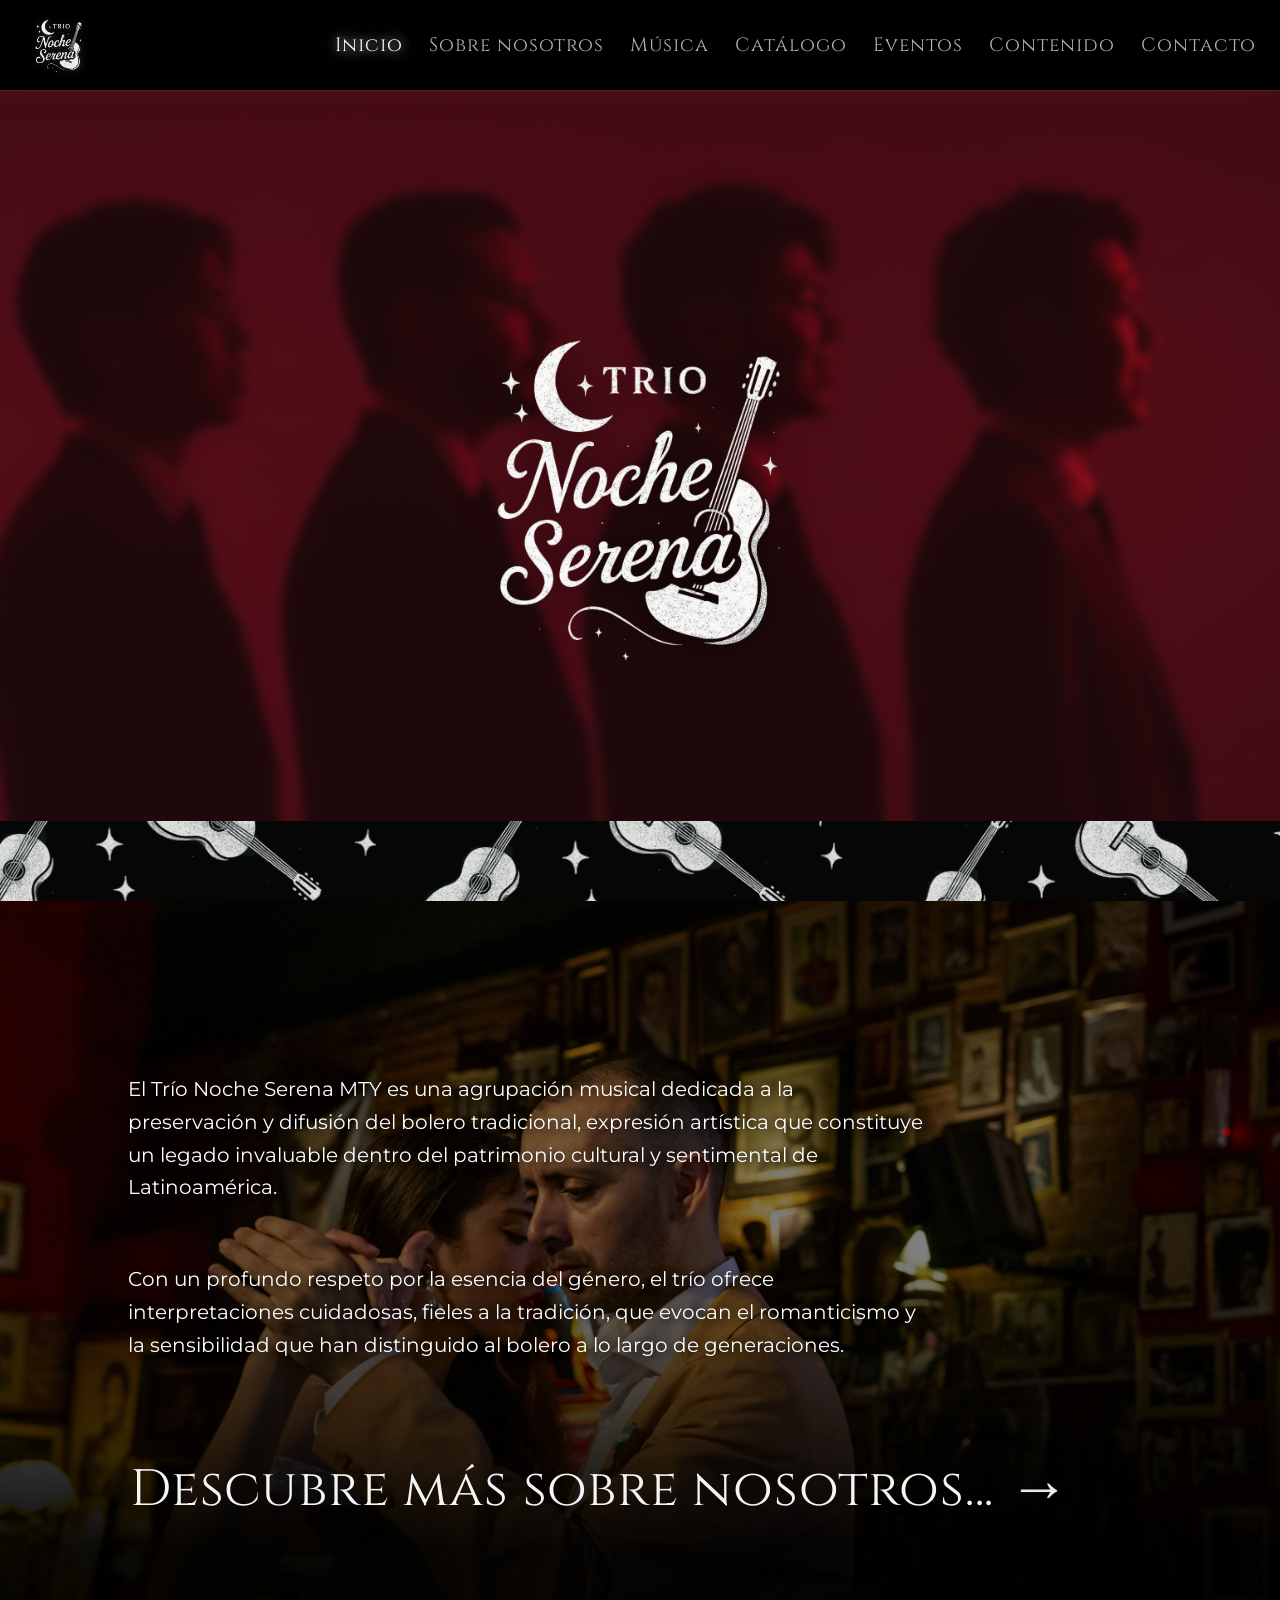
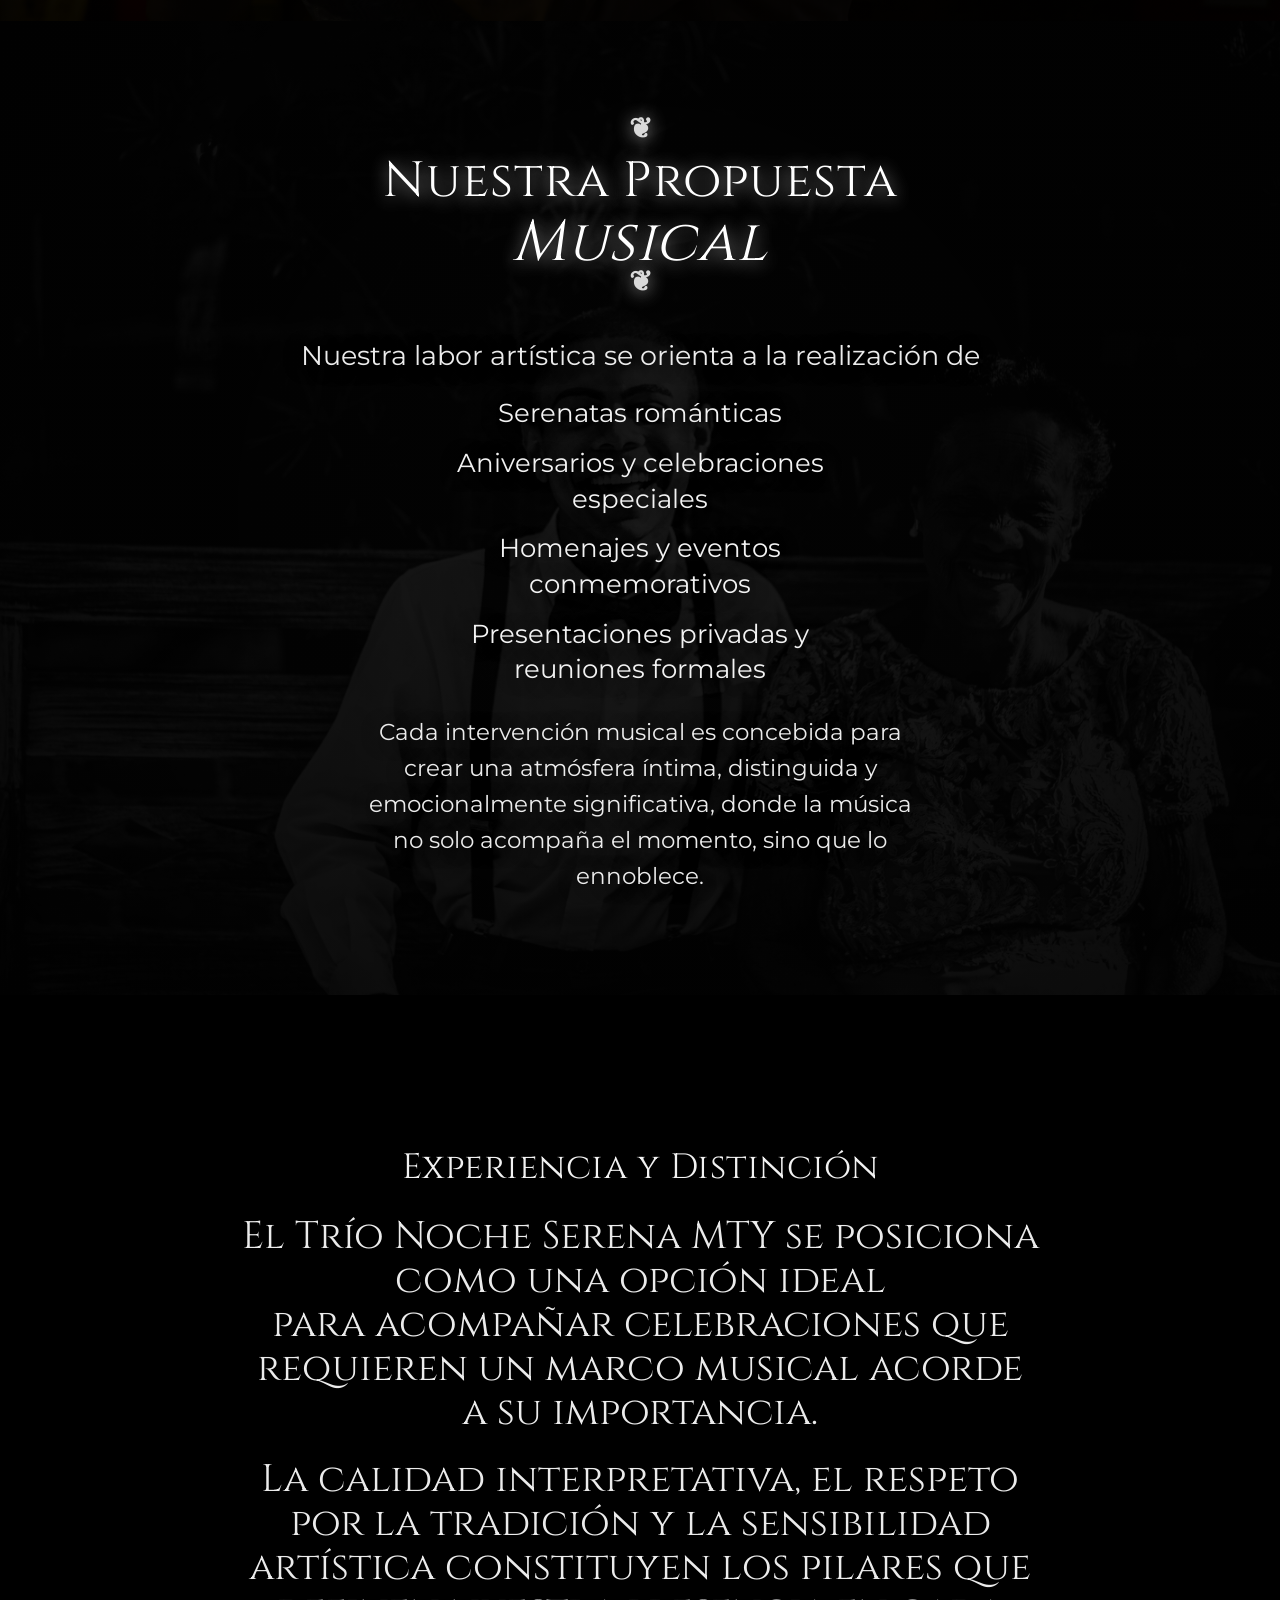
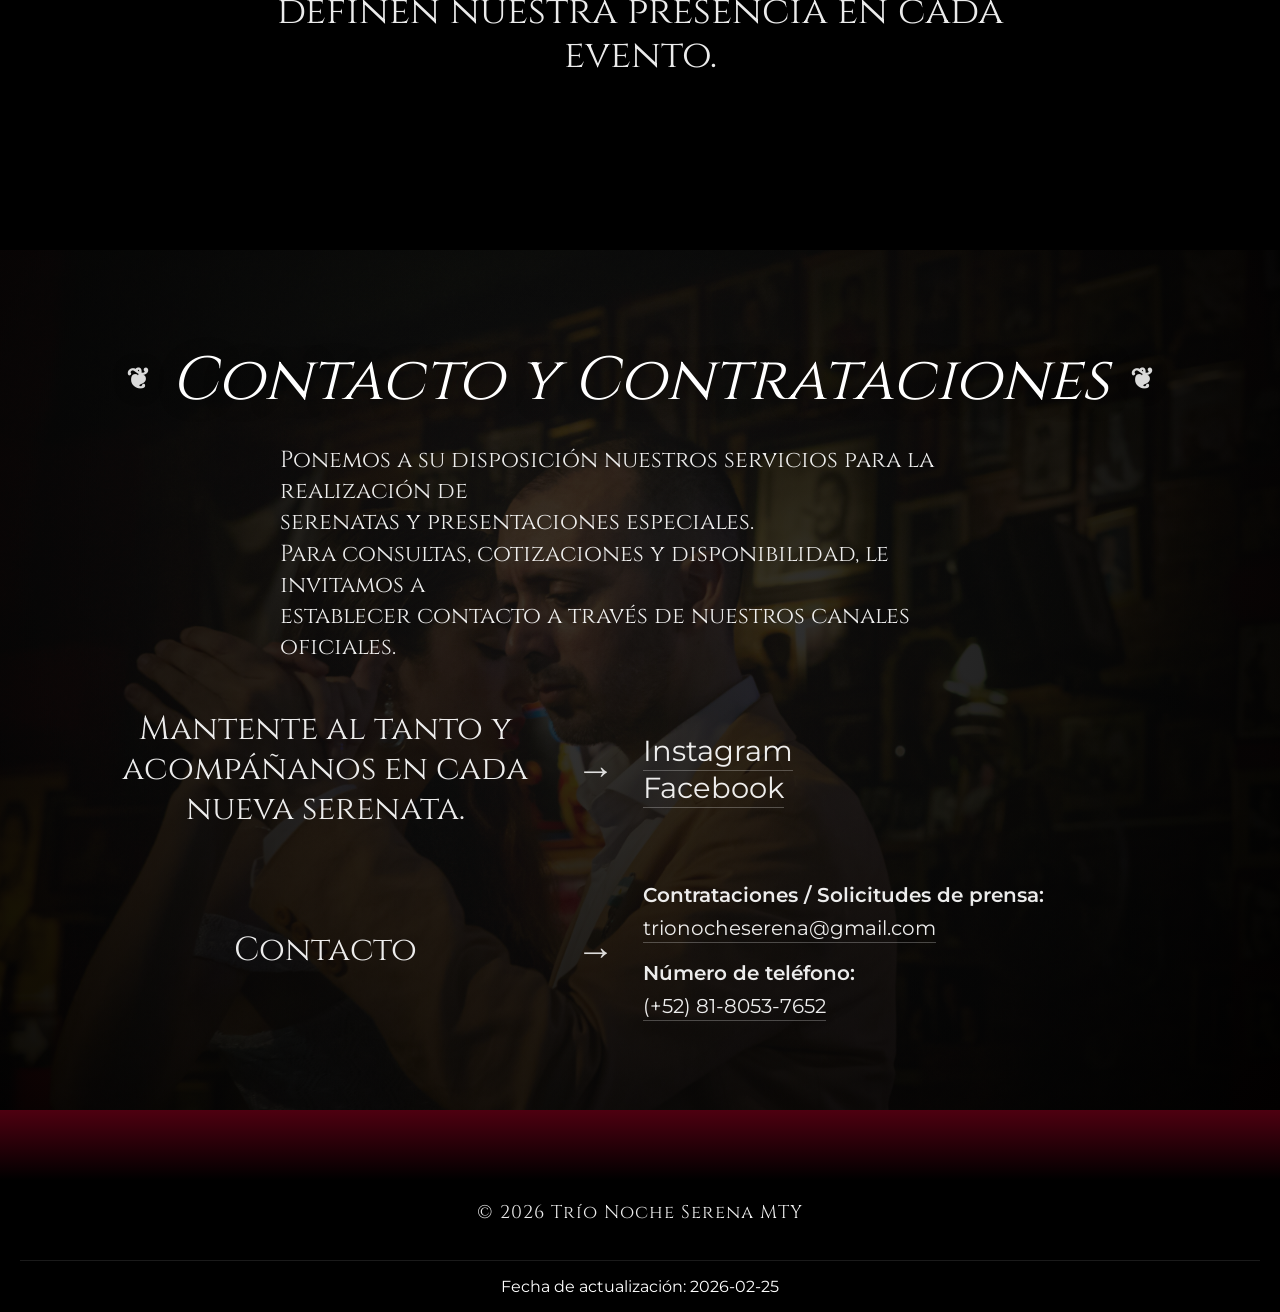
==== commit c523cc92: "06-03-26 update" ====
--- a/index.html
+++ b/index.html
@@ -4,13 +4,21 @@
     <meta charset="UTF-8">
     <meta name="viewport" content="width=device-width, initial-scale=1.0">
     <title>Noche Serena Monterrey</title>
+    <!-- Google Analytics -->
+    <script async src="https://www.googletagmanager.com/gtag/js?id=G-2I6GTG2C4Y"></script>
+    <script>
+      window.dataLayer = window.dataLayer || [];
+      function gtag(){dataLayer.push(arguments);}
+      gtag('js', new Date());
+      gtag('config', 'G-2I6GTG2C4Y');
+    </script>
 
     <!-- Fuentes -->
     <link href="https://fonts.googleapis.com/css2?family=Cinzel:wght@400;700&family=Montserrat:wght@300;400;600&display=swap" rel="stylesheet">
-
+    
     <!-- CSS -->
     <link rel="stylesheet" href="css/styles.css">
-
+    
     <!-- JS -->
     <script src="js/app.js" defer></script>
 </head>
@@ -19,39 +27,83 @@
 
 <!-- ================= HEADER ================= -->
 <header>
-    <nav class="banner" aria-label="Menú principal">
-
-        <!-- LOGO -->
-        <a class="logo" href="#inicio">
-            <img src="img/elementos/logosinfondo.png" alt="Noche Serena Logo">
-        </a>
-
-        <!-- BOTÓN HAMBURGUESA -->
+  <nav class="banner" aria-label="Menú principal">
+    
+    <!-- LOGO -->
+    <a class="logo" href="#inicio">
+      <img src="img/elementos/logosinfondo.png" alt="Noche Serena Logo">
+    </a>
+    
+        <!-- BOTÓN MENÚ MÓVIL -->
         <button class="menu-toggle" aria-label="Abrir menú" aria-expanded="false" aria-controls="main-menu">
             <span class="bar"></span>
             <span class="bar"></span>
             <span class="bar"></span>
-        </button>
-
+          </button>
+          
         <!-- MENÚ -->
         <ul id="main-menu" class="nav-links">
-            <li><a href="#inicio" class="active">Inicio</a></li>
-            <li><a href="vistas/nosotros.html">Sobre nosotros</a></li>
-            <li><a href="#musica">Música</a></li>
-            <li><a href="#catalogo">Catálogo</a></li>
-            <li><a href="#eventos">Eventos</a></li>
-            <li><a href="#contenido">Contenido</a></li>
-            <li><a href="#contacto">Contacto</a></li>
+          
+          <li>
+            <a href="#inicio"
+                   class="active"
+                   onclick="gtag('event','click_inicio',{event_category:'menu',event_label:'header'});">
+                   Inicio
+                  </a>
+                </li>
+                
+                <li>
+                <a href="vistas/nosotros.html"
+                   onclick="gtag('event','click_sobre_nosotros',{event_category:'menu',event_label:'header'});">
+                   Sobre nosotros
+                  </a>
+                </li>
+
+            <li>
+              <a href="#musica"
+              onclick="gtag('event','click_musica',{event_category:'menu',event_label:'header'});">
+              Música
+            </a>
+          </li>
+          
+            <li>
+              <a href="#catalogo"
+                   onclick="gtag('event','click_catalogo',{event_category:'menu',event_label:'header'});">
+                   Catálogo
+                  </a>
+            </li>
+
+            <li>
+                <a href="#eventos"
+                   onclick="gtag('event','click_eventos',{event_category:'menu',event_label:'header'});">
+                   Eventos
+                </a>
+            </li>
+
+            <li>
+                <a href="#contenido"
+                   onclick="gtag('event','click_contenido',{event_category:'menu',event_label:'header'});">
+                   Contenido
+                </a>
+            </li>
+
+            <li>
+              <a href="#contacto"
+              onclick="gtag('event','click_contacto',{event_category:'menu',event_label:'header'});">
+                   Contacto
+                </a>
+            </li>
+
         </ul>
 
     </nav>
 </header>
 
-<!-- ================= CONTENIDO ================= -->
-<main class="main-con-bordes">
+<main class="main-contenido">
 
     <!-- HERO -->
     <section id="inicio" class="hero">
+
         <div class="hero-content">
             <img src="img/elementos/logosinfondo.png" alt="Logo Noche Serena" class="hero-logo">
         </div>
@@ -59,10 +111,13 @@
         <div class="mini-banner-separator">
             <img src="img/fondos/mini banner.png" alt="Separador de guitarras">
         </div>
-    </section>
+
+    </section>
+
 
     <!-- HISTORIA -->
     <section id="sobre" class="historia">
+
         <div class="historia-container">
 
             <p class="historia-texto">
@@ -79,9 +134,10 @@
                 bolero a lo largo de generaciones.
             </p>
 
-            <!-- BOTÓN CINE -->
             <div class="cta-descubre">
-                <a href="vistas/nosotros.html" class="btn-descubre cine">
+                <a href="vistas/nosotros.html"
+                   class="btn-descubre cine"
+                   onclick="gtag('event','click_descubre_historia',{event_category:'cta',event_label:'historia'});">
                     Descubre más 
                     <span class="italica">sobre nosotros...</span>
                     <span class="flecha">→</span>
@@ -89,158 +145,192 @@
             </div>
 
         </div>
-    </section>
-
-    <!-- SEPARADOR -->
+
+    </section>
+
+
+    <!-- PROPUESTA MUSICAL -->
     <section id="musica" class="propuesta">
+
         <div class="propuesta-overlay"></div>
 
         <div class="propuesta-content">
 
-        <h2 class="propuesta-title">
-            <span class="ornamento left" aria-hidden="true">❦</span>
-            <span class="title-top">Nuestra Propuesta</span>
-            <span class="title-bottom">Musical</span>
-            <span class="ornamento right" aria-hidden="true">❦</span>
-        </h2>
-
-        <p class="propuesta-intro">
-        Nuestra labor artística se orienta a la realización de
-        </p>
-
-        <ul class="propuesta-lista">
-        <li>Serenatas románticas</li>
-
-        <li>
-            Aniversarios y celebraciones<br>
-            especiales
-        </li>
-
-        <li>
-            Homenajes y eventos<br>
-            conmemorativos
-        </li>
-
-        <li>
-            Presentaciones privadas y<br>
-            reuniones formales
-        </li>
-        </ul>
-
-        <p class="propuesta-cierre">
-        Cada intervención musical es concebida para<br>
-        crear una atmósfera íntima, distinguida y<br>
-        emocionalmente significativa, donde la música<br>
-        no solo acompaña el momento, sino que lo<br>
-        ennoblece.
-        </p>
-
-    </div>
-    </section>
-
-<!-- SEPARADOR -->
-<section id="experiencia" class="bloque-cita">
-  <div class="bloque-cita-inner">
-    <h2 class="bloque-cita-titulo">Experiencia y Distinción</h2>
-
-    <p class="bloque-cita-texto">
-      El Trío Noche Serena MTY se posiciona como una opción ideal<br>
-      para acompañar celebraciones que<br>
-      requieren un marco musical acorde<br>
-      a su importancia.
-    </p>
-
-    <p class="bloque-cita-texto">
-      La calidad interpretativa, el respeto<br>
-      por la tradición y la sensibilidad<br>
-      artística constituyen los pilares que<br>
-      definen nuestra presencia en cada<br>
-      evento.
-    </p>
-  </div>
-</section>
-
-    <!-- SECCIONES FUTURAS -->
-    <section id="catalogo" class="content-section"></section>
-    <section id="eventos" class="content-section"></section>
-    <section id="contenido" class="content-section"></section>
-<section id="contacto" class="contacto">
-  <div class="contacto-overlay"></div>
-
-  <div class="contacto-inner">
-    <h2 class="contacto-title">
-      <span class="orn left" aria-hidden="true">❦</span>
-      <span class="title-text">Contacto y Contrataciones</span>
-      <span class="orn right" aria-hidden="true">❦</span>
-    </h2>
-
-    <p class="contacto-lead">
-      Ponemos a su disposición nuestros servicios para la realización de<br>
-      serenatas y presentaciones especiales.<br>
-      Para consultas, cotizaciones y disponibilidad, le invitamos a<br>
-      establecer contacto a través de nuestros canales oficiales.
-    </p>
-
-    <div class="contacto-grid">
-
-      <!-- BLOQUE 1 -->
-      <div class="contacto-row">
-        <div class="contacto-left">
-          Mantente al tanto y<br>
-          acompáñanos en cada<br>
-          nueva serenata.
-        </div>
-
-        <div class="contacto-arrow" aria-hidden="true">→</div>
-
-        <div class="contacto-right">
-          <a class="contacto-link" href="https://www.instagram.com/trionocheserena/" target="_blank" rel="noopener">Instagram</a><br>
-          <a class="contacto-link" href="https://www.facebook.com/profile.php?id=61588191245261" target="_blank" rel="noopener">Facebook</a>
-        </div>
-      </div>
-
-      <!-- BLOQUE 2 -->
-      <div class="contacto-row">
-        <div class="contacto-left">
-          Contacto
-        </div>
-
-        <div class="contacto-arrow" aria-hidden="true">→</div>
-
-        <div class="contacto-right small">
-          <div class="contacto-bold">Contrataciones / Solicitudes de prensa:</div>
-          <a class="contacto-link" href="mailto:trionocheserena@gmail.com">trionocheserena@gmail.com</a>
-
-          <div class="spacer"></div>
-
-          <div class="contacto-bold">Número de teléfono:</div>
-          <a class="contacto-link" href="tel:+528180537652">(+52) 81-8053-7652</a>
-        </div>
-      </div>
-
-    </div>
-  </div>
-</section>
+            <h2 class="propuesta-title">
+                <span class="ornamento left">❦</span>
+                <span class="title-top">Nuestra Propuesta</span>
+                <span class="title-bottom">Musical</span>
+                <span class="ornamento right">❦</span>
+            </h2>
+
+            <p class="propuesta-intro">
+                Nuestra labor artística se orienta a la realización de
+            </p>
+
+            <ul class="propuesta-lista">
+                <li>Serenatas románticas</li>
+                <li>
+                    Aniversarios y celebraciones<br>
+                    especiales
+                </li>
+                <li>
+                    Homenajes y eventos<br>
+                    conmemorativos
+                </li>
+                <li>
+                    Presentaciones privadas y<br>
+                    reuniones formales
+                </li>
+            </ul>
+
+            <p class="propuesta-cierre">
+                Cada intervención musical es concebida para<br>
+                crear una atmósfera íntima, distinguida y<br>
+                emocionalmente significativa, donde la música<br>
+                no solo acompaña el momento, sino que lo<br>
+                ennoblece.
+            </p>
+
+        </div>
+
+    </section>
+
+
+    <!-- EXPERIENCIA -->
+    <section id="experiencia" class="bloque-cita">
+
+        <div class="bloque-cita-inner">
+
+            <h2 class="bloque-cita-titulo">
+                Experiencia y Distinción
+            </h2>
+
+            <p class="bloque-cita-texto">
+                El Trío Noche Serena MTY se posiciona como una opción ideal<br>
+                para acompañar celebraciones que<br>
+                requieren un marco musical acorde<br>
+                a su importancia.
+            </p>
+
+            <p class="bloque-cita-texto">
+                La calidad interpretativa, el respeto<br>
+                por la tradición y la sensibilidad<br>
+                artística constituyen los pilares que<br>
+                definen nuestra presencia en cada<br>
+                evento.
+            </p>
+
+        </div>
+
+    </section>
+
+
+    <!-- CONTACTO -->
+    <section id="contacto" class="contacto">
+        <div class="contacto-overlay"></div>
+
+        <div class="contacto-inner">
+            <h2 class="contacto-title">
+                <span class="orn left" aria-hidden="true">❦</span>
+                <span class="title-text">Contacto y Contrataciones</span>
+                <span class="orn right" aria-hidden="true">❦</span>
+            </h2>
+
+            <p class="contacto-lead">
+                Ponemos a su disposición nuestros servicios para la realización de<br>
+                serenatas y presentaciones especiales.<br>
+                Para consultas, cotizaciones y disponibilidad, le invitamos a<br>
+                establecer contacto a través de nuestros canales oficiales.
+            </p>
+
+            <div class="contacto-grid">
+
+                <!-- BLOQUE 1 -->
+                <div class="contacto-row">
+                    <div class="contacto-left">
+                        Mantente al tanto y<br>
+                        acompáñanos en cada<br>
+                        nueva serenata.
+                    </div>
+
+                    <div class="contacto-arrow" aria-hidden="true">→</div>
+
+                    <div class="contacto-right">
+                        <a class="contacto-link"
+                           href="https://www.instagram.com/trionocheserena/"
+                           target="_blank"
+                           rel="noopener"
+                           onclick="gtag('event','click_instagram_contacto',{event_category:'redes',event_label:'seccion_contacto'});">
+                           Instagram
+                        </a><br>
+
+                        <a class="contacto-link"
+                           href="https://www.facebook.com/profile.php?id=61588191245261"
+                           target="_blank"
+                           rel="noopener"
+                           onclick="gtag('event','click_facebook_contacto',{event_category:'redes',event_label:'seccion_contacto'});">
+                           Facebook
+                        </a>
+                    </div>
+                </div>
+
+                <!-- BLOQUE 2 -->
+                <div class="contacto-row">
+                    <div class="contacto-left">
+                        Contacto
+                    </div>
+
+                    <div class="contacto-arrow" aria-hidden="true">→</div>
+
+                    <div class="contacto-right small">
+                        <div class="contacto-bold">Contrataciones / Solicitudes de prensa:</div>
+                        <a class="contacto-link"
+                           href="mailto:trionocheserena@gmail.com"
+                           onclick="gtag('event','click_email',{event_category:'contacto',event_label:'seccion_contacto'});">
+                           trionocheserena@gmail.com
+                        </a>
+
+                        <div class="spacer"></div>
+
+                        <div class="contacto-bold">Número de teléfono:</div>
+                        <a class="contacto-link"
+                           href="tel:+528180537652"
+                           onclick="gtag('event','click_telefono',{event_category:'contacto',event_label:'seccion_contacto'});">
+                           (+52) 81-8053-7652
+                        </a>
+                    </div>
+                </div>
+
+            </div>
+        </div>
+    </section>
 
 </main>
 
-<!-- ================= FOOTER ================= -->
+<!-- FOOTER -->
 <footer class="footer">
 
-  <div class="footer-top"></div>
-
   <div class="footer-content">
 
     <div class="footer-social">
-      <a href="https://www.instagram.com/trionocheserena/" target="_blank" aria-label="Instagram">
+      <a href="https://www.instagram.com/trionocheserena/"
+         target="_blank"
+         aria-label="Instagram"
+         onclick="gtag('event','click_instagram_footer',{event_category:'redes',event_label:'footer'});">
         <i class="fab fa-instagram"></i>
       </a>
 
-      <a href="https://www.facebook.com/" target="_blank" aria-label="Facebook">
+      <a href="https://www.facebook.com/profile.php?id=61588191245261"
+         target="_blank"
+         aria-label="Facebook"
+         onclick="gtag('event','click_facebook_footer',{event_category:'redes',event_label:'footer'});">
         <i class="fab fa-facebook-f"></i>
       </a>
 
-      <a href="https://wa.me/528180537652" target="_blank" aria-label="WhatsApp">
+      <a href="https://wa.me/528180537652"
+         target="_blank"
+         aria-label="WhatsApp"
+         onclick="gtag('event','click_whatsapp_footer',{event_category:'contacto',event_label:'footer'});">
         <i class="fab fa-whatsapp"></i>
       </a>
     </div>
@@ -252,8 +342,8 @@
   </div>
 
   <div class="footer-bottom">
-    <a href="#">Términos y Ayuda</a>
-    <a href="#">Política de privacidad</a>
+      <p>Fecha de actualización: 2026-02-25</p>
+    </div>
   </div>
 
 </footer>
--- a/css/styles.css
+++ b/css/styles.css
@@ -1,6 +1,5 @@
 html{ scroll-behavior: smooth; }
 
-/* 1. RESET Y BASES */
 *{
     margin: 0;
     padding: 0;
@@ -13,7 +12,7 @@
     font-family: 'Montserrat', sans-serif;
 }
 
-/* ================= HEADER ================= */
+/* HEADER */
 header{
     position: sticky;
     top: 0;
@@ -30,9 +29,9 @@
     pointer-events: none;
 }
 
-/* ================= NAV (DESKTOP) ================= */
+/* NAV */
 .banner{
-    position: relative;                 /* importante para el menú desplegable */
+    position: relative;
     display: flex;
     align-items: center;
     justify-content: space-between;
@@ -85,9 +84,8 @@
     transform: translateY(-1px);
 }
 
-/* ================= BOTÓN HAMBURGUESA ================= */
 .menu-toggle{
-    display: none; /* solo móvil */
+    display: none;
     border: 1px solid rgba(88,24,31,0.75);
     background: rgba(0,0,0,0.35);
     border-radius: 10px;
@@ -117,7 +115,11 @@
 }
 
 
-/* ================= HERO ================= */
+/* 
+===================
+       MAIN
+===================
+*/
 .hero{
     position: relative;
     height: 90vh;
@@ -165,7 +167,6 @@
     to{ opacity: 1; transform: translateY(0); }
 }
 
-/* ================= HISTORIA ================= */
 .historia{
     position: relative;
     min-height: 80vh;
@@ -195,7 +196,6 @@
     margin-bottom: 40px;
 }
 
-/* ================= BOTÓN "CINE" ================= */
 .btn-descubre.cine{
     opacity: 0;
     transform: translateY(25px);
@@ -207,8 +207,6 @@
     opacity: 1;
     transform: translateY(0);
 }
-
-/* ================= RESPONSIVE (MÓVIL) ================= */
 @media (max-width: 768px){
     .banner{
         padding: 10px 16px;
@@ -224,7 +222,6 @@
         justify-content: center;
     }
 
-    /* Panel desplegable */
     .nav-links{
         position: absolute;
         left: 0;
@@ -260,15 +257,6 @@
         font-size: 1.1rem;
     }
 
-    .main-con-bordes::before,
-    .main-con-bordes::after{
-        width: 35px;
-    }
-
-    .hero-logo{
-        max-width: 300px;
-    }
-
     .historia{
         padding: 60px 5%;
         min-height: 60vh;
@@ -289,14 +277,10 @@
     .btn-descubre.cine{ opacity: 1; transform: none; transition: none; }
 }
 
-/* ===== BOTÓN CINE PRO ===== */
-
-/* Asegura que la sección sea referencia para posicionar el botón */
 .historia{
   position: relative;
 }
 
-/* Posición tipo tu referencia */
 .cta-descubre{
   position: absolute;
   left: 10%;
@@ -304,7 +288,6 @@
   z-index: 10;
 }
 
-/* Botón base */
 .btn-descubre{
   font-family: 'Cinzel', serif;
   text-decoration: none;
@@ -327,7 +310,7 @@
   opacity: 0.95;
 }
 
-/* Flecha con línea (como editorial) */
+/* Flecha con línea */
 .btn-descubre .cta-arrow{
   display: inline-flex;
   align-items: center;
@@ -350,13 +333,13 @@
   opacity: 0.95;
 }
 
-/* Hover elegante */
+/* Hover */
 .btn-descubre:hover .cta-arrow .arrow{
   transform: translateX(15px);
   opacity: 1;
 }
 
-/* ===== ANIMACIÓN "CINE PRO" POR PARTES ===== */
+/* Animación */
 .btn-descubre.cine-pro .cta-normal,
 .btn-descubre.cine-pro .cta-italica,
 .btn-descubre.cine-pro .cta-arrow{
@@ -366,7 +349,7 @@
   will-change: opacity, transform;
 }
 
-/* Cuando se vuelve visible: aparecen por partes con delay */
+/*Animaciones delay*/
 .btn-descubre.cine-pro.is-visible .cta-normal{
   opacity: 1;
   transform: translateY(0);
@@ -384,8 +367,6 @@
   transform: translateY(2px);
   transition-delay: 0.34s;
 }
-
-/* Responsive: en móvil mejor centrado y más arriba */
 @media (max-width: 768px){
   .cta-descubre{
     left: 50%;
@@ -407,7 +388,6 @@
   }
 }
 
-/* Reduce motion */
 @media (prefers-reduced-motion: reduce){
   .btn-descubre.cine-pro .cta-normal,
   .btn-descubre.cine-pro .cta-italica,
@@ -452,7 +432,7 @@
 .propuesta-title{
   margin: 0 0 28px;
   color: #fff;
-  text-shadow: 0 2px 18px rgba(0,0,0,0.65);
+  text-shadow: 0 2px 18px rgba(255, 255, 255, 0.65);
 }
 
 .propuesta-title .ornamento{
@@ -532,7 +512,7 @@
   }
 }
 
-/* ===== SECCIÓN: EXPERIENCIA Y DISTINCIÓN (BLOQUE NEGRO) ===== */
+/* ===== SECCIÓN: EXPERIENCIA ===== */
 .bloque-cita{
   background: #000;
   min-height: 95vh;
@@ -588,12 +568,12 @@
 
   background:
     linear-gradient(rgba(0,0,0,0.62), rgba(0,0,0,0.62)),
-    url('../img/fondos/3.png') center/cover no-repeat; /* cambia por tu fondo */
+    url('../img/fondos/3.png') center/cover no-repeat;
   background-color: #000;
   overflow: hidden;
 }
 
-/* overlay con “niebla”/blur visual */
+/* overlay */
 .contacto-overlay{
   position: absolute;
   inset: 0;
@@ -601,7 +581,7 @@
   pointer-events: none;
 }
 
-/* “marcos” laterales decorativos (sin imagen) */
+/* “marcos” laterales decorativos (sin imagen) 
 .contacto::before,
 .contacto::after{
   content:"";
@@ -618,6 +598,7 @@
 
 .contacto::before{ left: 0; }
 .contacto::after{ right: 0; }
+*/
 
 .contacto-inner{
   position: relative;
@@ -747,11 +728,8 @@
   }
 }
 
-/* ================= FIX BOTÓN RESPONSIVE REAL ================= */
-
-/* Desktop: botón cinematográfico abajo */
 .historia{
-  padding-bottom: 220px; /* espacio para el botón */
+  padding-bottom: 220px; 
 }
 
 .cta-descubre{
@@ -769,7 +747,6 @@
     align-items: center;
   }
 
-  /* El botón deja de ser absoluto */
   .cta-descubre{
     position: relative;
     left: auto;
@@ -795,9 +772,6 @@
   }
 }
 
-/* ================= CTA ESTILO "NETFLIX LANDING" ================= */
-
-/* Base del botón */
 .btn-descubre{
   font-family: 'Cinzel', serif;
   text-decoration: none;
@@ -807,16 +781,13 @@
   gap: 14px;
   letter-spacing: 0.8px;
 
-  /* sensación premium */
   padding: 10px 2px;
   border-radius: 10px;
   position: relative;
 
-  /* hover suave */
   transition: transform .35s cubic-bezier(.2,.9,.2,1), opacity .35s ease;
 }
 
-/* Subrayado dinámico (tipo CTA Netflix) */
 .btn-descubre::after{
   content:"";
   position:absolute;
@@ -831,7 +802,6 @@
   opacity: .9;
 }
 
-/* Flecha */
 .btn-descubre .flecha{
   display:inline-block;
   font-size: 1.2em;
@@ -840,7 +810,6 @@
   opacity: .95;
 }
 
-/* Hover */
 .btn-descubre:hover{
   transform: translateY(-1px);
   opacity: 0.95;
@@ -855,19 +824,14 @@
   opacity: 1;
 }
 
-/* Focus (teclado) bonito */
 .btn-descubre:focus-visible{
   outline: 2px solid rgba(255,255,255,0.55);
   outline-offset: 6px;
 }
 
-/* Glow guinda MUY sutil (no neón) */
 .btn-descubre:hover{
   text-shadow: 0 8px 30px rgba(88,24,31,0.25);
 }
-
-/* ================= REVEAL "NETFLIX" (con blur) ================= */
-/* Estado oculto (por observer) */
 .btn-descubre.cine{
   opacity: 0;
   transform: translateY(18px);
@@ -876,14 +840,11 @@
   will-change: opacity, transform, filter;
 }
 
-/* Estado visible */
 .btn-descubre.cine.is-visible{
   opacity: 1;
   transform: translateY(0);
   filter: blur(0);
 }
-
-/* Reduce motion */
 
 @media (max-width: 768px){
   .btn-descubre{
@@ -900,7 +861,6 @@
   }
 }
 
-/* ===== HERO HISTORIA ===== */
 .hero-historia {
     height: 50vh;
     display: flex;
@@ -917,7 +877,6 @@
     font-size: 3rem;
     color: #fff;
 }
-
 /* ===== TARJETA HISTORIA ===== */
 .historia-card-section {
     padding: 80px 10%;
@@ -929,17 +888,36 @@
     background: #f2f2f2;
     color: #111;
     border-radius: 20px;
-    padding: 50px;
-    display: flex;
+    padding: 40px;
+    display: grid;
+    grid-template-columns: 320px 1fr;
     gap: 40px;
     max-width: 1100px;
     align-items: center;
 }
 
+/* contenedor de imagen */
+.historia-img {
+    width: 100%;
+    min-height: 420px;
+    background: #e8e8e8;
+    border-radius: 14px;
+    overflow: hidden;
+    display: flex;
+    align-items: center;
+    justify-content: center;
+    padding: 12px;
+}
+
+/* imagen vertical: completa y sin recorte */
 .historia-img img {
-    width: 100%;
-    max-width: 400px;
-    border-radius: 12px;
+    max-width: 100%;
+    max-height: 400px;
+    width: auto;
+    height: auto;
+    object-fit: contain;
+    display: block;
+    border-radius: 10px;
 }
 
 .historia-text h2 {
@@ -952,14 +930,21 @@
     line-height: 1.6;
 }
 
-/* Responsive */
+/* responsive */
 @media (max-width: 900px) {
     .historia-card {
-        flex-direction: column;
+        grid-template-columns: 1fr;
         text-align: center;
     }
-}
-
+
+    .historia-img {
+        min-height: 320px;
+    }
+
+    .historia-img img {
+        max-height: 300px;
+    }
+}
 /* ===== SECCIÓN INTEGRANTES ===== */
 .integrantes{
   position: relative;
@@ -982,7 +967,6 @@
   letter-spacing: 1px;
 }
 
-/* Tarjeta */
 .integrante-card{
   display: grid;
   grid-template-columns: 420px 1fr;
@@ -1012,7 +996,6 @@
     display: block;
 }
 
-/* Texto */
 .integrante-info h3{
   font-family: 'Cinzel', serif;
   font-weight: 400;
@@ -1039,7 +1022,12 @@
   font-weight: 600;
 }
 
-/* ===== Animación reveal tipo “landing” ===== */
+
+
+
+
+
+/* ===== Animación reveal ===== */
 .reveal{
   opacity: 0;
   transform: translateY(22px);
@@ -1073,8 +1061,12 @@
     transition: none;
   }
 }
+
+
+
+
 /* =========================
-   FOOTER CINEMÁTICO LIMPIO
+   FOOTER ELEGANTE CORREGIDO
 ========================= */
 
 .footer {
@@ -1082,70 +1074,67 @@
   background: #000;
   color: #fff;
   text-align: center;
-  padding: 100px 20px 0;
-  overflow: hidden; /* importante */
-  opacity: 0;
-  transform: translateY(40px);
-  transition: opacity 1s ease, transform 1s ease;
-}
-
-.footer.visible {
+  padding: 70px 20px 0;
+  overflow: hidden;
   opacity: 1;
-  transform: translateY(0);
-}
-
-/* Degradado elegante controlado */
+  transform: none;
+}
+
+/* degradado fino arriba del footer */
 .footer::before {
   content: "";
   position: absolute;
-  top: -70px;              /* mucho más controlado */
+  top: 0;
   left: 0;
   width: 100%;
-  height: 120px;           /* más corto */
+  height: 70px;
   background: linear-gradient(
     to bottom,
-    rgba(120, 0, 25, 0.65),
-    rgba(0, 0, 0, 0)
+    rgba(120, 0, 25, 0.65) 0%,
+    rgba(0, 0, 0, 0) 100%
   );
   pointer-events: none;
 }
 
-/* Contenido */
+/* contenido */
 .footer-content {
   position: relative;
   z-index: 2;
-  padding-bottom: 45px;
-}
-
-/* Redes */
+  padding-bottom: 35px;
+}
+
+/* redes */
 .footer-social {
   display: flex;
   justify-content: center;
   gap: 28px;
-  margin-bottom: 18px;
+  margin-bottom: 20px;
 }
 
 .footer-social a {
   color: #fff;
   font-size: 1.7rem;
-  transition: transform 0.3s ease, color 0.3s ease;
+  transition: transform 0.3s ease, color 0.3s ease, text-shadow 0.3s ease;
 }
 
 .footer-social a:hover {
-  transform: scale(1.15);
+  transform: scale(1.12);
   color: #c62d3f;
-}
-
-/* Copyright */
+  text-shadow: 0 0 8px rgba(198, 45, 63, 0.4);
+}
+
+/* copyright */
 .footer-copy {
   font-family: 'Cinzel', serif;
   font-size: 1.15rem;
   letter-spacing: 1px;
-}
-
-/* Línea inferior */
+  margin: 0;
+  opacity: 0.92;
+}
+
+/* parte inferior */
 .footer-bottom {
-  border-top: 1px solid rgba(255, 255, 255, 0.12);
+  border-top: 1px solid rgba(255, 255, 255, 0.10);
   padding: 16px 0;
 }
 
@@ -1154,7 +1143,7 @@
   margin: 0 auto;
   display: flex;
   justify-content: flex-start;
-  gap: 24px;
+  gap: 28px;
   padding: 0 28px;
 }
 
@@ -1167,4 +1156,25 @@
 
 .footer-bottom a:hover {
   color: #fff;
+}
+
+/* responsive */
+@media (max-width: 768px) {
+  .footer {
+    padding: 60px 20px 0;
+  }
+
+  .footer-social {
+    gap: 22px;
+  }
+
+  .footer-social a {
+    font-size: 1.5rem;
+  }
+
+  .footer-bottom-inner {
+    flex-direction: column;
+    align-items: flex-start;
+    gap: 10px;
+  }
 }
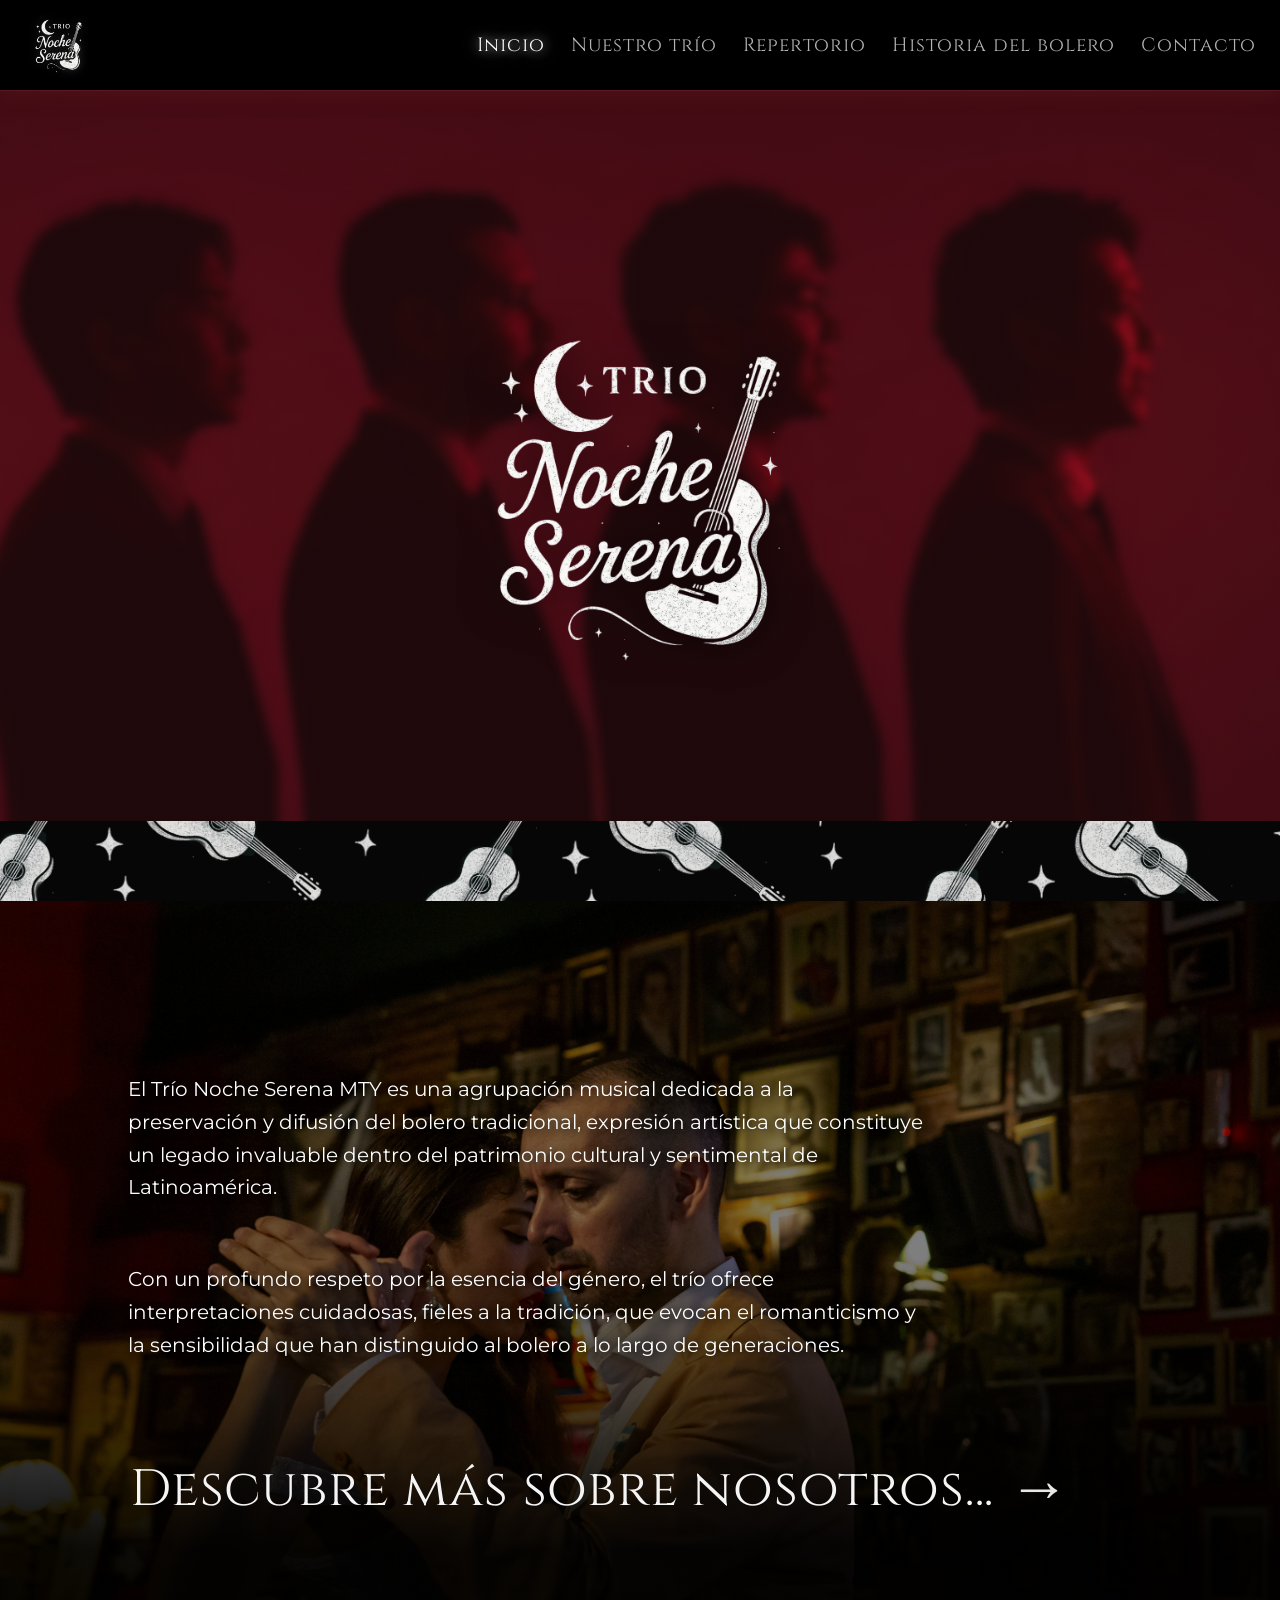
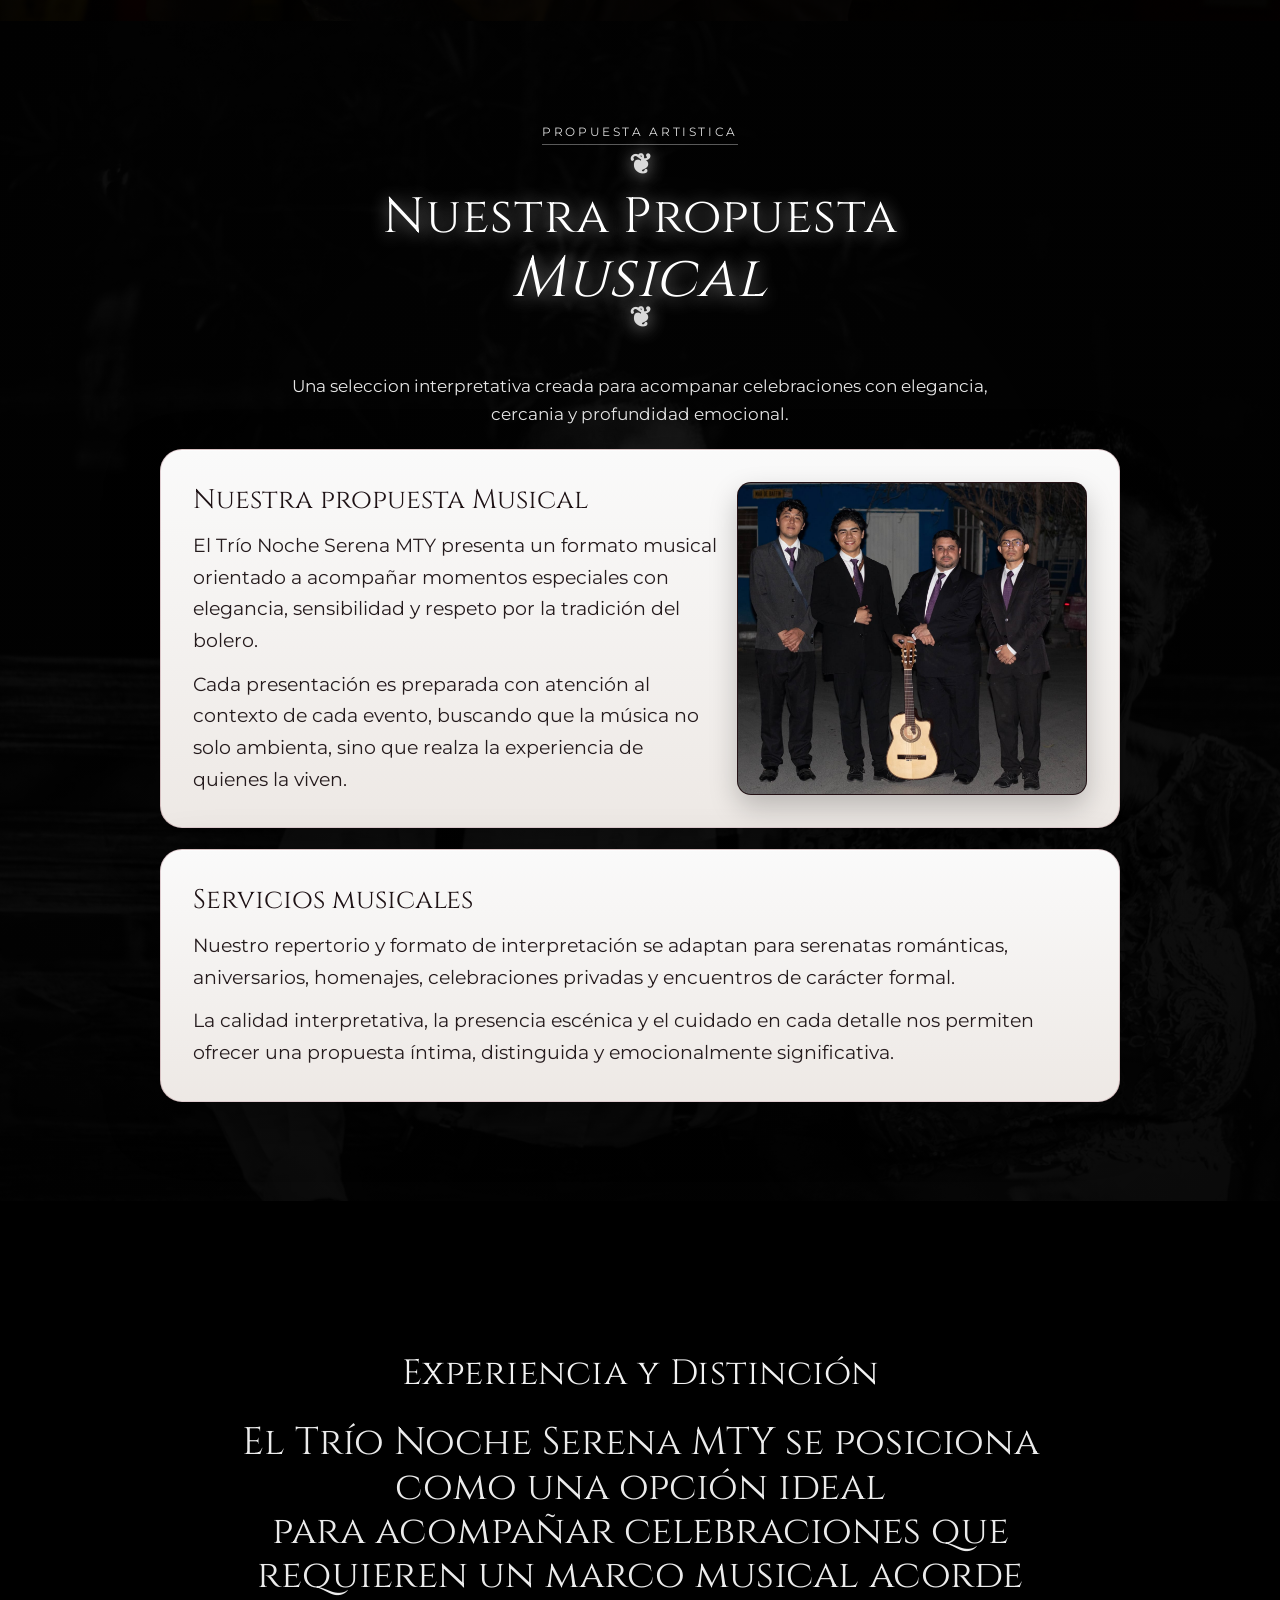
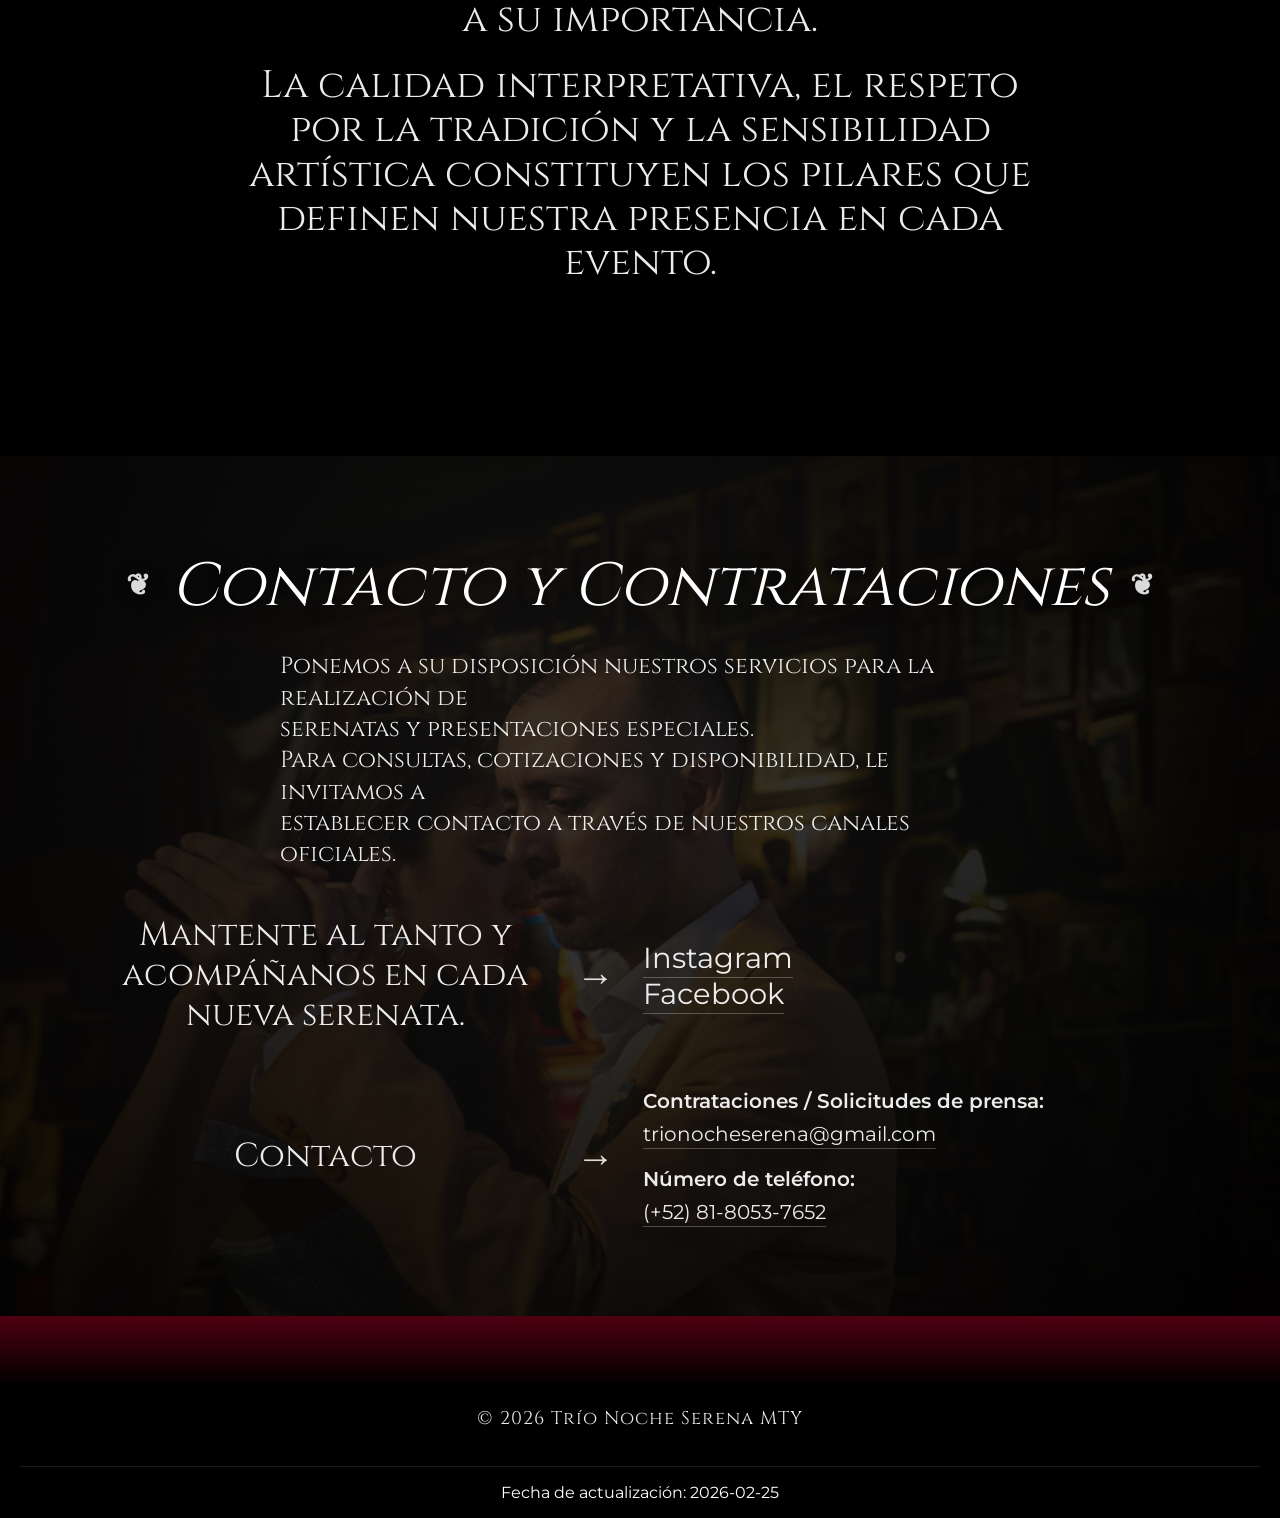
==== commit d4b58bd0: "Actualiza recursos visuales y vistas" ====
--- a/index.html
+++ b/index.html
@@ -4,15 +4,16 @@
     <meta charset="UTF-8">
     <meta name="viewport" content="width=device-width, initial-scale=1.0">
     <title>Noche Serena Monterrey</title>
-    <!-- Google Analytics -->
-    <script async src="https://www.googletagmanager.com/gtag/js?id=G-2I6GTG2C4Y"></script>
-    <script>
-      window.dataLayer = window.dataLayer || [];
-      function gtag(){dataLayer.push(arguments);}
-      gtag('js', new Date());
-      gtag('config', 'G-2I6GTG2C4Y');
-    </script>
-
+
+    <!-- Google tag (gtag.js) -->
+<script async src="https://www.googletagmanager.com/gtag/js?id=G-21G6TG2C4Y"></script>
+<script>
+  window.dataLayer = window.dataLayer || [];
+  function gtag(){dataLayer.push(arguments);}
+  gtag('js', new Date());
+
+  gtag('config', 'G-21G6TG2C4Y');
+</script>
     <!-- Fuentes -->
     <link href="https://fonts.googleapis.com/css2?family=Cinzel:wght@400;700&family=Montserrat:wght@300;400;600&display=swap" rel="stylesheet">
     
@@ -52,38 +53,24 @@
                   </a>
                 </li>
                 
-                <li>
-                <a href="vistas/nosotros.html"
-                   onclick="gtag('event','click_sobre_nosotros',{event_category:'menu',event_label:'header'});">
-                   Sobre nosotros
-                  </a>
-                </li>
-
-            <li>
-              <a href="#musica"
-              onclick="gtag('event','click_musica',{event_category:'menu',event_label:'header'});">
-              Música
-            </a>
-          </li>
+                        <li>
+                            <a href="vistas/nosotros.html"
+                                 onclick="gtag('event','click_sobre_nosotros',{event_category:'menu',event_label:'header'});">
+                                 Nuestro trío
+                            </a>
+                        </li>
           
             <li>
-              <a href="#catalogo"
-                   onclick="gtag('event','click_catalogo',{event_category:'menu',event_label:'header'});">
-                   Catálogo
+              <a href="vistas/repertorio.html"
+                   onclick="gtag('event','click_repertorio',{event_category:'menu',event_label:'header'});">
+                   Repertorio
                   </a>
             </li>
 
             <li>
-                <a href="#eventos"
-                   onclick="gtag('event','click_eventos',{event_category:'menu',event_label:'header'});">
-                   Eventos
-                </a>
-            </li>
-
-            <li>
-                <a href="#contenido"
-                   onclick="gtag('event','click_contenido',{event_category:'menu',event_label:'header'});">
-                   Contenido
+                <a href="vistas/historia.html"
+                   onclick="gtag('event','click_historia',{event_category:'menu',event_label:'header'});">
+                   Historia del bolero
                 </a>
             </li>
 
@@ -113,7 +100,6 @@
         </div>
 
     </section>
-
 
     <!-- HISTORIA -->
     <section id="sobre" class="historia">
@@ -156,6 +142,8 @@
 
         <div class="propuesta-content">
 
+                        <p class="propuesta-kicker">Propuesta Artistica</p>
+
             <h2 class="propuesta-title">
                 <span class="ornamento left">❦</span>
                 <span class="title-top">Nuestra Propuesta</span>
@@ -163,33 +151,46 @@
                 <span class="ornamento right">❦</span>
             </h2>
 
-            <p class="propuesta-intro">
-                Nuestra labor artística se orienta a la realización de
-            </p>
-
-            <ul class="propuesta-lista">
-                <li>Serenatas románticas</li>
-                <li>
-                    Aniversarios y celebraciones<br>
-                    especiales
-                </li>
-                <li>
-                    Homenajes y eventos<br>
-                    conmemorativos
-                </li>
-                <li>
-                    Presentaciones privadas y<br>
-                    reuniones formales
-                </li>
-            </ul>
-
-            <p class="propuesta-cierre">
-                Cada intervención musical es concebida para<br>
-                crear una atmósfera íntima, distinguida y<br>
-                emocionalmente significativa, donde la música<br>
-                no solo acompaña el momento, sino que lo<br>
-                ennoblece.
-            </p>
+                        <p class="propuesta-subtitle">
+                            Una seleccion interpretativa creada para acompanar celebraciones con elegancia,
+                            cercania y profundidad emocional.
+                        </p>
+
+            <div class="propuesta-cards">
+                <article class="propuesta-card propuesta-card-media reveal">
+                    <div class="propuesta-card-copy">
+                        <h3>Nuestra propuesta Musical</h3>
+                        <p>
+                            El Trío Noche Serena MTY presenta un formato musical orientado a
+                            acompañar momentos especiales con elegancia, sensibilidad y respeto
+                            por la tradición del bolero.
+                        </p>
+                        <p>
+                            Cada presentación es preparada con atención al contexto de cada evento,
+                            buscando que la música no solo ambienta, sino que realza la experiencia
+                            de quienes la viven.
+                        </p>
+                    </div>
+
+                    <div class="propuesta-card-bubble">
+                        <img src="img/imagenes_apoyo/integrantes_de_pie.jpeg" alt="Integrantes del Trío Noche Serena MTY">
+                    </div>
+                </article>
+
+                <article class="propuesta-card reveal">
+                    <h3>Servicios musicales</h3>
+                    <p>
+                        Nuestro repertorio y formato de interpretación se adaptan para serenatas
+                        románticas, aniversarios, homenajes, celebraciones privadas y encuentros
+                        de carácter formal.
+                    </p>
+                    <p>
+                        La calidad interpretativa, la presencia escénica y el cuidado en cada detalle
+                        nos permiten ofrecer una propuesta íntima, distinguida y emocionalmente
+                        significativa.
+                    </p>
+                </article>
+            </div>
 
         </div>
 
--- a/css/styles.css
+++ b/css/styles.css
@@ -299,74 +299,6 @@
   letter-spacing: 0.5px;
 }
 
-/* Partes */
-.btn-descubre .cta-normal{
-  font-weight: 400;
-}
-
-.btn-descubre .cta-italica{
-  font-style: italic;
-  font-weight: 300;
-  opacity: 0.95;
-}
-
-/* Flecha con línea */
-.btn-descubre .cta-arrow{
-  display: inline-flex;
-  align-items: center;
-  gap: 14px;
-  transform: translateY(2px);
-}
-
-.btn-descubre .cta-arrow .line{
-  width: clamp(45px, 6vw, 85px);
-  height: 2px;
-  background: rgba(255,255,255,0.9);
-  display: inline-block;
-  opacity: 0.9;
-}
-
-.btn-descubre .cta-arrow .arrow{
-  font-size: clamp(2.2rem, 4vw, 3.6rem);
-  line-height: 1;
-  transition: transform 0.35s ease, opacity 0.35s ease;
-  opacity: 0.95;
-}
-
-/* Hover */
-.btn-descubre:hover .cta-arrow .arrow{
-  transform: translateX(15px);
-  opacity: 1;
-}
-
-/* Animación */
-.btn-descubre.cine-pro .cta-normal,
-.btn-descubre.cine-pro .cta-italica,
-.btn-descubre.cine-pro .cta-arrow{
-  opacity: 0;
-  transform: translateY(18px);
-  transition: opacity 0.9s ease, transform 0.9s ease;
-  will-change: opacity, transform;
-}
-
-/*Animaciones delay*/
-.btn-descubre.cine-pro.is-visible .cta-normal{
-  opacity: 1;
-  transform: translateY(0);
-  transition-delay: 0.00s;
-}
-
-.btn-descubre.cine-pro.is-visible .cta-italica{
-  opacity: 1;
-  transform: translateY(0);
-  transition-delay: 0.18s;
-}
-
-.btn-descubre.cine-pro.is-visible .cta-arrow{
-  opacity: 1;
-  transform: translateY(2px);
-  transition-delay: 0.34s;
-}
 @media (max-width: 768px){
   .cta-descubre{
     left: 50%;
@@ -382,20 +314,6 @@
     gap: 12px;
     flex-wrap: wrap;
   }
-
-  .btn-descubre .cta-arrow{
-    margin-left: 6px;
-  }
-}
-
-@media (prefers-reduced-motion: reduce){
-  .btn-descubre.cine-pro .cta-normal,
-  .btn-descubre.cine-pro .cta-italica,
-  .btn-descubre.cine-pro .cta-arrow{
-    opacity: 1;
-    transform: none;
-    transition: none;
-  }
 }
 
 /* ===== SECCIÓN: PROPUESTA MUSICAL ===== */
@@ -428,6 +346,18 @@
   padding: 10px;
 }
 
+.propuesta-kicker{
+  display: inline-block;
+  margin: 0 0 12px;
+  font-family: 'Montserrat', sans-serif;
+  text-transform: uppercase;
+  letter-spacing: 0.22em;
+  font-size: 0.74rem;
+  color: rgba(255,255,255,0.86);
+  border-bottom: 1px solid rgba(255,255,255,0.35);
+  padding-bottom: 5px;
+}
+
 /* TÍTULO */
 .propuesta-title{
   margin: 0 0 28px;
@@ -463,40 +393,77 @@
   margin-top: 6px;
 }
 
-/* INTRO */
-.propuesta-intro{
+.propuesta-subtitle{
+  margin: 0 auto 22px;
+  max-width: 760px;
+  color: rgba(255,255,255,0.9);
   font-family: 'Montserrat', sans-serif;
-  color: rgba(255,255,255,0.92);
-  font-size: clamp(1.1rem, 2.2vw, 1.7rem);
-  line-height: 1.45;
-  margin: 0 0 20px;
-  text-shadow: 0 2px 18px rgba(0,0,0,0.65);
-}
-
-/* LISTA */
-.propuesta-lista{
-  list-style: none;
-  padding: 0;
-  margin: 0 0 28px;
-}
-
-.propuesta-lista li{
+  line-height: 1.6;
+  font-size: clamp(1rem, 1.35vw, 1.15rem);
+}
+
+.propuesta-cards{
+  display: grid;
+  gap: 20px;
+  max-width: 980px;
+  margin: 6px auto 0;
+}
+
+.propuesta-card{
+  background: rgba(255,255,255,0.94);
+  border-radius: 18px;
+  padding: clamp(20px, 3vw, 32px);
+  text-align: left;
+  color: #111;
+  box-shadow: 0 18px 45px rgba(0,0,0,0.35);
+}
+
+.propuesta-card h3{
+  font-family: 'Cinzel', serif;
+  font-weight: 400;
+  font-size: clamp(1.3rem, 2.1vw, 1.9rem);
+  margin: 0 0 12px;
+  color: #111;
+}
+
+.propuesta-card p{
   font-family: 'Montserrat', sans-serif;
-  color: rgba(255,255,255,0.95);
-  font-size: clamp(1.05rem, 2.1vw, 1.65rem);
-  line-height: 1.35;
-  margin: 14px 0;
-  text-shadow: 0 2px 18px rgba(0,0,0,0.65);
-}
-
-/* CIERRE */
-.propuesta-cierre{
-  font-family: 'Montserrat', sans-serif;
-  color: rgba(255,255,255,0.92);
-  font-size: clamp(1rem, 2vw, 1.45rem);
-  line-height: 1.55;
-  margin: 0;
-  text-shadow: 0 2px 18px rgba(0,0,0,0.65);
+  font-size: clamp(1rem, 1.55vw, 1.2rem);
+  line-height: 1.65;
+  color: #1a1a1a;
+  margin: 0 0 12px;
+}
+
+.propuesta-card p:last-child{
+  margin-bottom: 0;
+}
+
+.propuesta-card-media{
+  display: grid;
+  grid-template-columns: 1.5fr 1fr;
+  gap: 20px;
+  align-items: stretch;
+}
+
+.propuesta-card-copy{
+  display: flex;
+  flex-direction: column;
+  justify-content: center;
+}
+
+.propuesta-card-bubble{
+  border-radius: 14px;
+  overflow: hidden;
+  min-height: 240px;
+  background: #0f0f0f;
+  box-shadow: 0 12px 28px rgba(0,0,0,0.22);
+}
+
+.propuesta-card-bubble img{
+  width: 100%;
+  height: 100%;
+  object-fit: cover;
+  display: block;
 }
 
 /* RESPONSIVE */
@@ -509,6 +476,18 @@
   .propuesta-title .ornamento{
     margin: 0 10px;
     transform: translateY(-6px);
+  }
+
+  .propuesta-card{
+    text-align: center;
+  }
+
+  .propuesta-card-media{
+    grid-template-columns: 1fr;
+  }
+
+  .propuesta-card-bubble{
+    min-height: 210px;
   }
 }
 
@@ -581,25 +560,6 @@
   pointer-events: none;
 }
 
-/* “marcos” laterales decorativos (sin imagen) 
-.contacto::before,
-.contacto::after{
-  content:"";
-  position: absolute;
-  top: 0;
-  width: 80px;
-  height: 100%;
-  opacity: 0.55;
-  pointer-events: none;
-  background:
-    radial-gradient(circle, rgba(255,255,255,0.22) 2px, transparent 3px) 0 0 / 22px 22px;
-  mask-image: linear-gradient(to bottom, transparent 0%, black 12%, black 88%, transparent 100%);
-}
-
-.contacto::before{ left: 0; }
-.contacto::after{ right: 0; }
-*/
-
 .contacto-inner{
   position: relative;
   z-index: 2;
@@ -720,11 +680,6 @@
 
   .contacto-arrow{
     display: none;
-  }
-
-  .contacto::before,
-  .contacto::after{
-    width: 40px;
   }
 }
 
@@ -876,6 +831,113 @@
     font-family: 'Cinzel', serif;
     font-size: 3rem;
     color: #fff;
+}
+
+.hero-editorial-inner{
+  width: min(1100px, 100%);
+  text-align: left;
+}
+
+.hero-editorial-kicker{
+  display: inline-block;
+  margin: 0 0 12px;
+  font-family: 'Montserrat', sans-serif;
+  text-transform: uppercase;
+  letter-spacing: 0.22em;
+  font-size: 0.74rem;
+  color: rgba(255,255,255,0.82);
+  border-bottom: 1px solid rgba(255,255,255,0.32);
+  padding-bottom: 5px;
+}
+
+.hero-editorial-subtitle{
+  margin: 16px 0 0;
+  max-width: 760px;
+  font-family: 'Montserrat', sans-serif;
+  color: rgba(255,255,255,0.9);
+  line-height: 1.6;
+  font-size: clamp(0.98rem, 1.3vw, 1.12rem);
+}
+
+.pagina-apertura-wrap{
+  background:
+    radial-gradient(circle at 8% 12%, rgba(117,21,34,0.18), transparent 45%),
+    #070707;
+  padding: 26px 8% 0;
+}
+
+.pagina-apertura{
+  max-width: 1100px;
+  margin: 0 auto;
+  background: rgba(255,255,255,0.06);
+  border: 1px solid rgba(255,255,255,0.14);
+  border-radius: 16px;
+  padding: clamp(18px, 2.4vw, 28px);
+  display: grid;
+  grid-template-columns: 34px 1fr;
+  gap: 14px;
+}
+
+.pagina-apertura-linea{
+  width: 2px;
+  min-height: 64px;
+  background: linear-gradient(180deg, rgba(255,255,255,0.2), rgba(255,255,255,0.85), rgba(255,255,255,0.2));
+}
+
+.pagina-apertura p{
+  margin: 0;
+  color: rgba(255,255,255,0.92);
+  line-height: 1.72;
+}
+
+.repertorio-apertura-section.pagina-apertura-wrap{
+  padding-top: 34px;
+  padding-bottom: 0;
+}
+
+.repertorio-apertura-section .bolero-inner{
+  max-width: 1100px;
+  margin: 0 auto;
+}
+
+.repertorio-apertura-section .repertorio-apertura{
+  margin: 0;
+}
+
+.repertorio-apertura-copy{
+  display: grid;
+  gap: 8px;
+}
+
+.repertorio-apertura-copy .bolero-escena-num{
+  margin: 0;
+}
+
+.repertorio-apertura-copy p:last-child{
+  margin: 0;
+}
+
+.repertorio-apertura-section + .repertorio-intro-section{
+  padding-top: 54px;
+}
+
+@media (max-width: 768px){
+  .repertorio-apertura-section.pagina-apertura-wrap{
+    padding-top: 24px;
+  }
+
+  .repertorio-apertura-section + .repertorio-intro-section{
+    padding-top: 34px;
+  }
+}
+
+.editorial-panel-wrap{
+  background: #070707;
+  padding-top: 24px;
+}
+
+.editorial-panel-wrap .historia-card{
+  box-shadow: 0 20px 52px rgba(0,0,0,0.48);
 }
 /* ===== TARJETA HISTORIA ===== */
 .historia-card-section {
@@ -1138,26 +1200,6 @@
   padding: 16px 0;
 }
 
-.footer-bottom-inner {
-  max-width: 1200px;
-  margin: 0 auto;
-  display: flex;
-  justify-content: flex-start;
-  gap: 28px;
-  padding: 0 28px;
-}
-
-.footer-bottom a {
-  color: #aaa;
-  text-decoration: none;
-  font-size: 0.95rem;
-  transition: color 0.3s ease;
-}
-
-.footer-bottom a:hover {
-  color: #fff;
-}
-
 /* responsive */
 @media (max-width: 768px) {
   .footer {
@@ -1171,10 +1213,644 @@
   .footer-social a {
     font-size: 1.5rem;
   }
-
-  .footer-bottom-inner {
-    flex-direction: column;
-    align-items: flex-start;
+}
+
+/* ===== SECCION REPERTORIO ===== */
+.hero-repertorio{
+  min-height: 50vh;
+  display: flex;
+  align-items: center;
+  justify-content: center;
+  text-align: left;
+  padding: 60px 8%;
+  background: linear-gradient(rgba(0,0,0,0.72), rgba(0,0,0,0.72)),
+              url('../img/fondos/4.png') center/cover no-repeat;
+}
+
+.hero-repertorio-title{
+  font-family: 'Cinzel', serif;
+  font-weight: 400;
+  font-size: clamp(2rem, 4vw, 3.2rem);
+  color: #fff;
+  line-height: 1.2;
+  text-shadow: 0 8px 26px rgba(0,0,0,0.65);
+}
+
+.repertorio-intro-section{
+  padding: 80px 8%;
+  display: flex;
+  justify-content: center;
+  background: #090909;
+}
+
+.repertorio-intro-card{
+  background: rgba(255,255,255,0.95);
+  color: #111;
+  border-radius: 20px;
+  padding: clamp(18px, 2.6vw, 34px);
+  display: grid;
+  grid-template-columns: 340px 1fr;
+  gap: 30px;
+  max-width: 1100px;
+  align-items: center;
+  box-shadow: 0 20px 50px rgba(0,0,0,0.45);
+}
+
+.repertorio-intro-img{
+  display: flex;
+  align-items: center;
+  justify-content: center;
+  padding: 14px;
+  min-height: 460px;
+  border-radius: 14px;
+  overflow: hidden;
+  background: radial-gradient(circle at 20% 10%, rgba(255,255,255,0.08), rgba(0,0,0,0.88));
+}
+
+.repertorio-intro-img .instagram-media{
+  margin: 0 !important;
+  width: 100% !important;
+  max-width: 420px !important;
+  min-width: 0 !important;
+  border-radius: 14px !important;
+  overflow: hidden !important;
+  box-shadow: 0 14px 38px rgba(0,0,0,0.35) !important;
+}
+
+.repertorio-intro-img .instagram-media iframe{
+  width: 100% !important;
+  min-height: 520px !important;
+  border: 0 !important;
+}
+
+.repertorio-intro-text h2{
+  font-family: 'Cinzel', serif;
+  font-size: clamp(1.6rem, 2.6vw, 2.2rem);
+  margin: 0 0 16px;
+}
+
+.repertorio-intro-text p{
+  font-family: 'Montserrat', sans-serif;
+  font-size: clamp(1rem, 1.45vw, 1.18rem);
+  line-height: 1.65;
+  margin: 0 0 12px;
+}
+
+.repertorio-intro-text p:last-child{
+  margin-bottom: 0;
+}
+
+.repertorio-grid-section{
+  padding: 85px 8% 95px;
+  background: #060606;
+}
+
+.repertorio-grid-inner{
+  max-width: 1100px;
+  margin: 0 auto;
+}
+
+.repertorio-grid-title{
+  font-family: 'Cinzel', serif;
+  font-weight: 400;
+  font-size: clamp(1.9rem, 3.3vw, 2.8rem);
+  text-align: center;
+  color: rgba(255,255,255,0.95);
+  margin: 0 0 38px;
+}
+
+.repertorio-grid{
+  display: grid;
+  grid-template-columns: repeat(2, minmax(0, 1fr));
+  gap: 20px;
+}
+
+.repertorio-card{
+  background: rgba(255,255,255,0.95);
+  border-radius: 16px;
+  padding: 24px;
+  box-shadow: 0 14px 36px rgba(0,0,0,0.4);
+}
+
+.repertorio-card h3{
+  font-family: 'Cinzel', serif;
+  font-weight: 400;
+  font-size: clamp(1.3rem, 2vw, 1.75rem);
+  color: #111;
+  margin: 0 0 10px;
+}
+
+.repertorio-card p{
+  font-family: 'Montserrat', sans-serif;
+  color: #222;
+  line-height: 1.6;
+  margin: 0;
+}
+
+.repertorio-nota{
+  margin: 30px auto 0;
+  max-width: 850px;
+  text-align: center;
+  font-family: 'Montserrat', sans-serif;
+  color: rgba(255,255,255,0.9);
+  font-size: clamp(0.98rem, 1.35vw, 1.1rem);
+  line-height: 1.55;
+}
+
+.repertorio-nota a{
+  color: rgba(255,255,255,0.95);
+  text-decoration: none;
+  border-bottom: 1px solid rgba(255,255,255,0.35);
+}
+
+.repertorio-nota a:hover{
+  border-color: rgba(255,255,255,0.7);
+}
+
+.nuestro-repertorio-section{
+  background: #070707;
+  padding: 85px 8% 95px;
+}
+
+.nuestro-repertorio-inner{
+  max-width: 1100px;
+  margin: 0 auto;
+}
+
+.nuestro-repertorio-title{
+  font-family: 'Cinzel', serif;
+  font-weight: 400;
+  font-size: clamp(1.9rem, 3.2vw, 2.8rem);
+  text-align: center;
+  color: rgba(255,255,255,0.95);
+  margin: 0 0 34px;
+  text-shadow: 0 2px 14px rgba(0,0,0,0.5);
+}
+
+.nuestro-repertorio-title .title-text{
+  font-style: italic;
+}
+
+.nuestro-repertorio-title .orn{
+  display: inline-block;
+  margin: 0 10px;
+  opacity: 0.86;
+  transform: translateY(-4px);
+  font-size: clamp(1rem, 1.9vw, 1.45rem);
+}
+
+.repertorio-filtro{
+  display: grid;
+  grid-template-columns: auto minmax(260px, 420px);
+  gap: 12px;
+  align-items: center;
+  margin: 0 0 16px;
+}
+
+.repertorio-filtro-label{
+  font-family: 'Cinzel', serif;
+  color: rgba(255,255,255,0.9);
+  font-size: 1.05rem;
+}
+
+.repertorio-filtro-select{
+  width: 100%;
+  border: 1px solid rgba(255,255,255,0.2);
+  background: rgba(255,255,255,0.08);
+  color: #fff;
+  border-radius: 10px;
+  padding: 10px 12px;
+  font-family: 'Montserrat', sans-serif;
+  font-size: 0.96rem;
+  outline: none;
+}
+
+.repertorio-filtro-select:focus{
+  border-color: rgba(255,255,255,0.45);
+  box-shadow: 0 0 0 2px rgba(255,255,255,0.15);
+}
+
+.repertorio-filtro-select option{
+  color: #111;
+}
+
+.repertorio-tabla-wrap{
+  background: radial-gradient(circle at 18% 10%, rgba(255,255,255,0.08), rgba(0,0,0,0.9));
+  border: 1px solid rgba(255,255,255,0.14);
+  border-radius: 20px;
+  overflow: hidden;
+  box-shadow: 0 18px 45px rgba(0,0,0,0.5);
+  margin-bottom: 30px;
+}
+
+.repertorio-tabla{
+  width: 100%;
+  border-collapse: collapse;
+  color: rgba(255,255,255,0.93);
+  font-family: 'Montserrat', sans-serif;
+}
+
+.repertorio-tabla thead th{
+  background: rgba(255,255,255,0.08);
+  color: rgba(255,255,255,0.97);
+  font-family: 'Cinzel', serif;
+  font-weight: 400;
+  letter-spacing: 0.4px;
+  text-align: left;
+  padding: 15px 16px;
+  border-bottom: 1px solid rgba(255,255,255,0.16);
+}
+
+.repertorio-tabla tbody td{
+  padding: 13px 16px;
+  border-bottom: 1px solid rgba(255,255,255,0.1);
+  line-height: 1.45;
+}
+
+.repertorio-tabla tbody tr:nth-child(even){
+  background: rgba(255,255,255,0.04);
+}
+
+.repertorio-tabla tbody tr:hover{
+  background: rgba(255,255,255,0.09);
+}
+
+.repertorio-sin-resultados{
+  margin: 14px 2px 28px;
+  color: rgba(255,255,255,0.82);
+  font-family: 'Montserrat', sans-serif;
+  font-size: 0.95rem;
+}
+
+.repertorio-tabla tbody tr:last-child td{
+  border-bottom: 0;
+}
+
+.nuestro-estilo-globo{
+  position: relative;
+  background: radial-gradient(circle at 20% 10%, rgba(255,255,255,0.08), rgba(0,0,0,0.88));
+  color: rgba(255,255,255,0.93);
+  border-radius: 20px;
+  padding: clamp(26px, 3.1vw, 40px);
+  border: 1px solid rgba(255,255,255,0.15);
+  box-shadow: 0 18px 44px rgba(0,0,0,0.48);
+}
+
+.nuestro-estilo-title{
+  font-family: 'Cinzel', serif;
+  font-weight: 400;
+  font-size: clamp(1.55rem, 2.8vw, 2.25rem);
+  text-align: center;
+  margin: 0 0 18px;
+  text-shadow: 0 2px 14px rgba(0,0,0,0.5);
+}
+
+.nuestro-estilo-title .title-text{
+  font-style: italic;
+}
+
+.nuestro-estilo-title .orn{
+  display: inline-block;
+  margin: 0 10px;
+  opacity: 0.86;
+  transform: translateY(-4px);
+  font-size: clamp(1rem, 1.9vw, 1.45rem);
+}
+
+.nuestro-estilo-texto{
+  font-family: 'Montserrat', sans-serif;
+  color: rgba(255,255,255,0.9);
+  line-height: 1.75;
+  font-size: clamp(1rem, 1.4vw, 1.16rem);
+  margin: 0;
+  text-align: center;
+}
+
+@media (max-width: 900px){
+  .repertorio-intro-card{
+    grid-template-columns: 1fr;
+  }
+
+  .repertorio-intro-img{
+    min-height: 0;
+  }
+
+  .repertorio-grid{
+    grid-template-columns: 1fr;
+  }
+}
+
+@media (max-width: 768px){
+  .hero-editorial-inner,
+  .hero-repertorio,
+  .hero-historia{
+    text-align: center;
+  }
+
+  .pagina-apertura-wrap{
+    padding-left: 6%;
+    padding-right: 6%;
+  }
+
+  .pagina-apertura{
+    grid-template-columns: 1fr;
     gap: 10px;
   }
+
+  .pagina-apertura-linea{
+    width: 100%;
+    min-height: 2px;
+    height: 2px;
+  }
+
+  .hero-repertorio{
+    min-height: 42vh;
+    padding: 55px 6%;
+  }
+
+  .repertorio-intro-section,
+  .repertorio-grid-section,
+  .nuestro-repertorio-section{
+    padding-left: 6%;
+    padding-right: 6%;
+  }
+
+  .repertorio-intro-text{
+    text-align: center;
+  }
+
+  .repertorio-intro-img .instagram-media iframe{
+    min-height: 470px !important;
+  }
+
+  .repertorio-tabla-wrap{
+    overflow-x: auto;
+  }
+
+  .repertorio-tabla{
+    min-width: 620px;
+  }
+
+  .repertorio-filtro{
+    grid-template-columns: 1fr;
+    gap: 10px;
+  }
+}
+
+/* ===== SECCION HISTORIA DEL BOLERO ===== */
+.hero-bolero{
+  min-height: 56vh;
+  display: flex;
+  align-items: center;
+  justify-content: center;
+  text-align: left;
+  padding: 82px 8% 72px;
+  background: linear-gradient(115deg, rgba(0,0,0,0.8) 0%, rgba(35,8,12,0.72) 50%, rgba(0,0,0,0.82) 100%),
+              url('../img/fondos/2.png') center/cover no-repeat;
+}
+
+.hero-bolero-inner{
+  width: 100%;
+  max-width: 1100px;
+}
+
+.hero-bolero-kicker{
+  display: inline-block;
+  font-family: 'Montserrat', sans-serif;
+  letter-spacing: 0.22em;
+  text-transform: uppercase;
+  font-size: 0.76rem;
+  color: rgba(255,255,255,0.82);
+  margin: 0 0 14px;
+  border-bottom: 1px solid rgba(255,255,255,0.35);
+  padding-bottom: 5px;
+}
+
+.hero-bolero-title{
+  font-family: 'Cinzel', serif;
+  font-weight: 400;
+  color: rgba(255,255,255,0.96);
+  font-size: clamp(2rem, 4.1vw, 3.5rem);
+  line-height: 1.18;
+  max-width: 900px;
+  text-shadow: 0 8px 24px rgba(0,0,0,0.66);
+  margin: 0;
+}
+
+.hero-bolero-subtitle{
+  margin: 18px 0 0;
+  max-width: 760px;
+  color: rgba(255,255,255,0.9);
+  font-family: 'Montserrat', sans-serif;
+  line-height: 1.6;
+  font-size: clamp(1rem, 1.4vw, 1.16rem);
+}
+
+.bolero-section{
+  background:
+    radial-gradient(circle at 8% 14%, rgba(117,21,34,0.18), transparent 46%),
+    radial-gradient(circle at 88% 76%, rgba(255,255,255,0.06), transparent 35%),
+    #050505;
+  padding: 85px 8% 95px;
+}
+
+.bolero-inner{
+  max-width: 1100px;
+  margin: 0 auto;
+  display: grid;
+  gap: 28px;
+}
+
+.bolero-apertura{
+  background: rgba(255,255,255,0.06);
+  border: 1px solid rgba(255,255,255,0.14);
+  border-radius: 18px;
+  padding: clamp(20px, 2.4vw, 30px);
+  display: grid;
+  grid-template-columns: 34px 1fr;
+  gap: 14px;
+  align-items: start;
+}
+
+.bolero-apertura-linea{
+  width: 2px;
+  height: 100%;
+  min-height: 70px;
+  background: linear-gradient(180deg, rgba(255,255,255,0.15), rgba(255,255,255,0.85), rgba(255,255,255,0.15));
+}
+
+.bolero-apertura p{
+  margin: 0;
+  color: rgba(255,255,255,0.92);
+  font-size: clamp(1.04rem, 1.45vw, 1.2rem);
+  line-height: 1.72;
+}
+
+.bolero-escena{
+  background: rgba(255,255,255,0.95);
+  color: #131313;
+  border-radius: 22px;
+  box-shadow: 0 20px 52px rgba(0,0,0,0.46);
+  display: grid;
+  grid-template-columns: 340px 1fr;
+  gap: 24px;
+  align-items: stretch;
+  padding: 24px;
+}
+
+.bolero-escena-inversa{
+  grid-template-columns: 1fr 340px;
+}
+
+.bolero-escena-inversa .bolero-escena-media{
+  order: 2;
+}
+
+.bolero-escena-inversa .bolero-escena-copy{
+  order: 1;
+}
+
+.bolero-escena-media{
+  border-radius: 14px;
+  overflow: hidden;
+  background: #0f0f0f;
+}
+
+.bolero-escena-media img{
+  width: 100%;
+  height: 100%;
+  object-fit: cover;
+  display: block;
+}
+
+.bolero-escena-copy{
+  display: flex;
+  flex-direction: column;
+  justify-content: center;
+}
+
+.bolero-escena-num{
+  margin: 0 0 8px;
+  font-family: 'Cinzel', serif;
+  font-size: 0.95rem;
+  letter-spacing: 0.2em;
+  color: #7b1d2d;
+}
+
+.bolero-escena-copy h2{
+  font-family: 'Cinzel', serif;
+  font-weight: 400;
+  font-size: clamp(1.45rem, 2.2vw, 2.1rem);
+  line-height: 1.25;
+  margin: 0 0 12px;
+}
+
+.bolero-escena-copy p{
+  font-family: 'Montserrat', sans-serif;
+  line-height: 1.7;
+  margin: 0;
+}
+
+/* ===== SISTEMA INTEGRADO DE TARJETAS ===== */
+.propuesta-card,
+.historia-card,
+.integrante-card,
+.repertorio-intro-card,
+.repertorio-card,
+.bolero-escena{
+  background: linear-gradient(180deg, rgba(255,255,255,0.98), rgba(247,242,238,0.96));
+  border: 1px solid rgba(123,29,45,0.2);
+  border-radius: 22px;
+  box-shadow:
+    0 20px 54px rgba(0,0,0,0.42),
+    inset 0 1px 0 rgba(255,255,255,0.45);
+  transition: transform 0.35s ease, box-shadow 0.35s ease;
+}
+
+.propuesta-card:hover,
+.historia-card:hover,
+.integrante-card:hover,
+.repertorio-intro-card:hover,
+.repertorio-card:hover,
+.bolero-escena:hover{
+  transform: translateY(-3px);
+  box-shadow:
+    0 24px 58px rgba(0,0,0,0.48),
+    inset 0 1px 0 rgba(255,255,255,0.5);
+}
+
+.propuesta-card h3,
+.historia-text h2,
+.integrante-info h3,
+.repertorio-intro-text h2,
+.repertorio-card h3,
+.bolero-escena-copy h2{
+  color: #1e1215;
+}
+
+.propuesta-card p,
+.historia-text p,
+.integrante-info p,
+.repertorio-intro-text p,
+.repertorio-card p,
+.bolero-escena-copy p{
+  color: #251b1d;
+}
+
+.propuesta-card-bubble,
+.historia-img,
+.integrante-foto,
+.bolero-escena-media{
+  border: 1px solid rgba(123,29,45,0.2);
+}
+
+@media (max-width: 900px){
+  .bolero-escena,
+  .bolero-escena-inversa{
+    grid-template-columns: 1fr;
+  }
+
+  .bolero-escena-inversa .bolero-escena-media,
+  .bolero-escena-inversa .bolero-escena-copy{
+    order: initial;
+  }
+
+  .bolero-escena-media{
+    max-height: 320px;
+  }
+}
+
+@media (max-width: 768px){
+  .hero-bolero,
+  .bolero-section{
+    padding-left: 6%;
+    padding-right: 6%;
+  }
+
+  .hero-bolero{
+    min-height: 46vh;
+    padding-top: 55px;
+    padding-bottom: 55px;
+    text-align: center;
+  }
+
+  .hero-bolero-kicker{
+    margin-bottom: 12px;
+  }
+
+  .hero-bolero-subtitle{
+    margin-left: auto;
+    margin-right: auto;
+  }
+
+  .bolero-apertura{
+    grid-template-columns: 1fr;
+    gap: 10px;
+  }
+
+  .bolero-apertura-linea{
+    width: 100%;
+    height: 2px;
+    min-height: 2px;
+  }
 }
